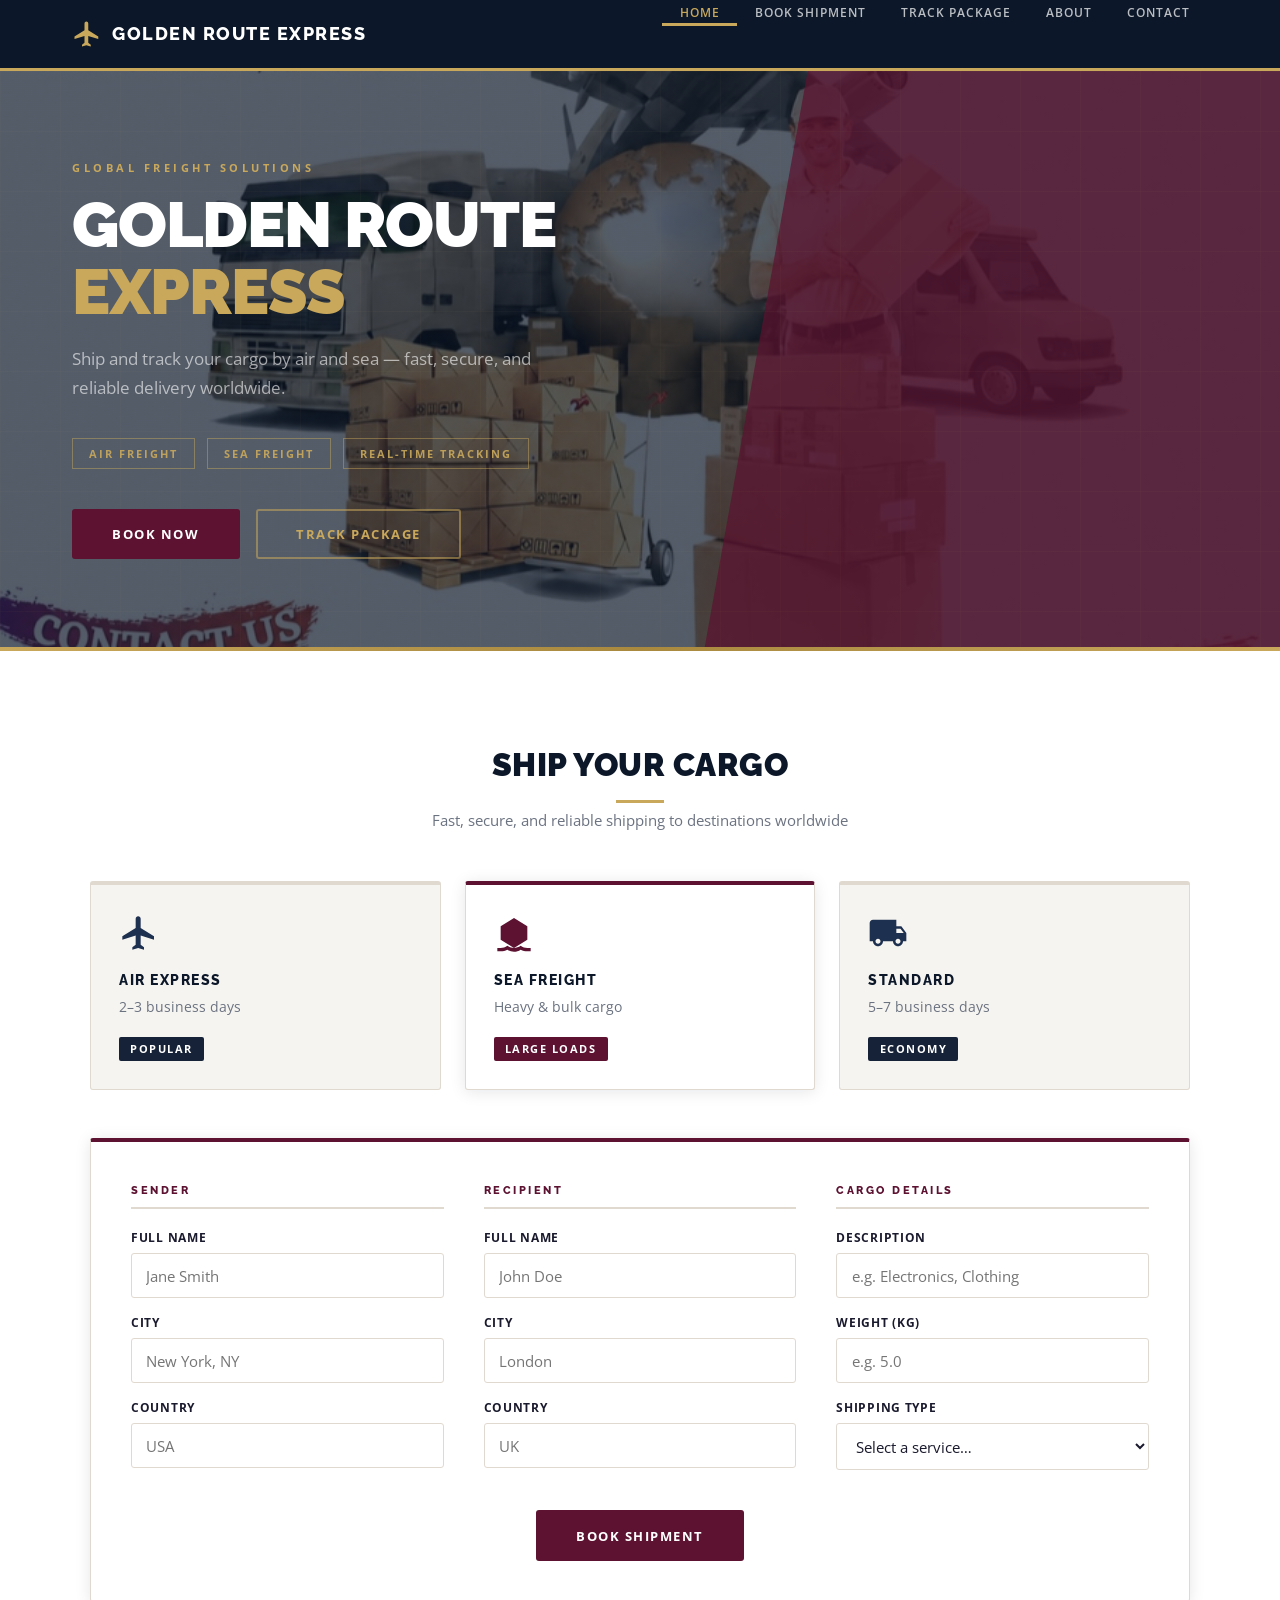
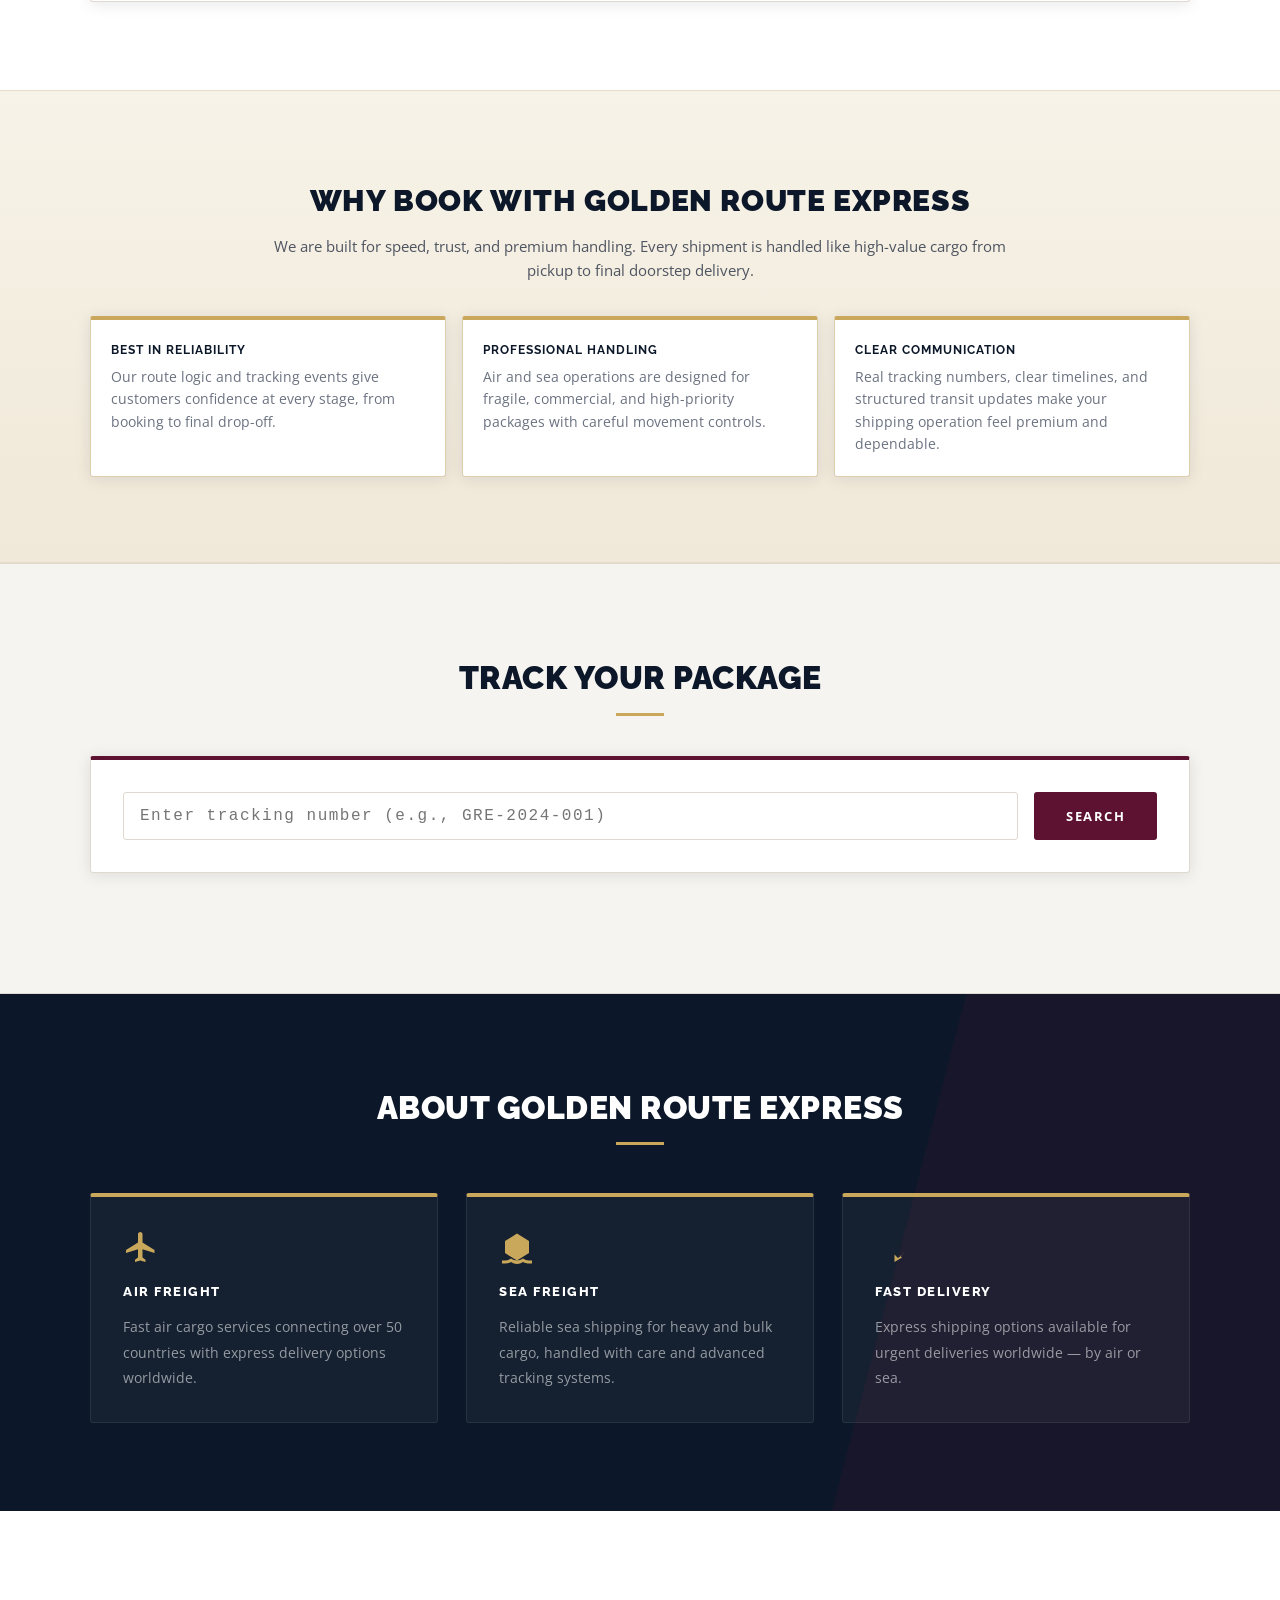
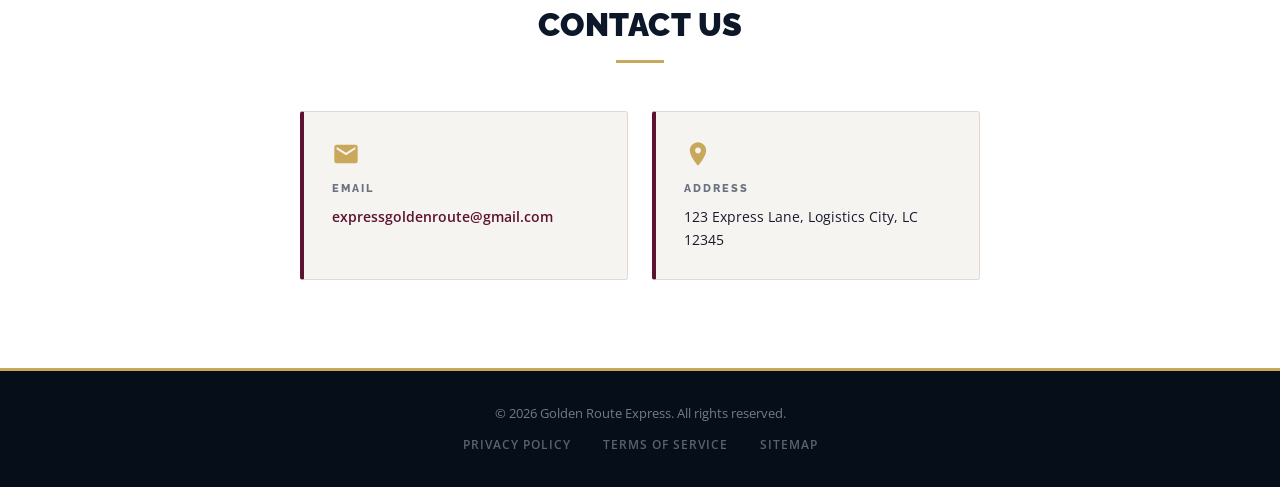
==== index.html @ b10a186d "Restore booking with password gate and animated redesign" ====
<!DOCTYPE html>
<html lang="en">
<head>
    <meta charset="UTF-8">
    <meta name="viewport" content="width=device-width, initial-scale=1.0">
    <title>Golden Route Express - Cargo Shipping & Package Tracking</title>
    <link rel="preconnect" href="https://fonts.googleapis.com">
    <link rel="preconnect" href="https://fonts.gstatic.com" crossorigin>
    <link href="https://fonts.googleapis.com/css2?family=Raleway:wght@400;600;700;800;900&family=Open+Sans:wght@400;600;700&display=swap" rel="stylesheet">
    <link rel="stylesheet" href="css/styles.css?v=20260705-1">
    <link rel="stylesheet" href="css/responsive.css?v=20260705-1">
</head>
<body>
    <nav class="navbar">
        <div class="navbar-container">
            <div class="navbar-logo">
                <span class="logo-icon">
                    <svg viewBox="0 0 24 24" xmlns="http://www.w3.org/2000/svg"><path d="M21 16v-2l-8-5V3.5c0-.83-.67-1.5-1.5-1.5S10 2.67 10 3.5V9l-8 5v2l8-2.5V19l-2 1.5V22l3.5-1 3.5 1v-1.5L13 19v-5.5L21 16z"/></svg>
                </span>
                <a href="#home">Golden Route Express</a>
            </div>
            <ul class="nav-menu">
                <li><a href="#home" class="nav-link active">Home</a></li>
                <li><a href="#ship" class="nav-link">Book Shipment</a></li>
                <li><a href="#tracker" class="nav-link">Track Package</a></li>
                <li><a href="#about" class="nav-link">About</a></li>
                <li><a href="#contact" class="nav-link">Contact</a></li>
            </ul>
            <div class="hamburger">
                <span></span>
                <span></span>
                <span></span>
            </div>
        </div>
    </nav>

    <section id="home" class="hero">
        <div class="hero-stripe"></div>
        <div class="hero-content">
            <span class="hero-eyebrow">Global Freight Solutions</span>
            <h1>Golden Route<br><strong>Express</strong></h1>
            <p>Ship and track your cargo by air and sea — fast, secure, and reliable delivery worldwide.</p>
            <div class="hero-badges">
                <span class="hero-badge">Air Freight</span>
                <span class="hero-badge">Sea Freight</span>
                <span class="hero-badge">Real-Time Tracking</span>
            </div>
            <div class="hero-buttons">
                <button class="cta-button" onclick="scrollToSection('ship')">Book Now</button>
                <button class="cta-button cta-secondary" onclick="scrollToSection('tracker')">Track Package</button>
            </div>
        </div>
    </section>

    <section id="ship" class="ship-section reveal">
        <div class="container">
            <h2>Ship Your Cargo</h2>
            <p class="section-subtitle">Fast, secure, and reliable shipping to destinations worldwide</p>

            <div class="service-cards">
                <div class="service-card">
                    <span class="service-icon">
                        <svg viewBox="0 0 24 24" xmlns="http://www.w3.org/2000/svg"><path d="M21 16v-2l-8-5V3.5c0-.83-.67-1.5-1.5-1.5S10 2.67 10 3.5V9l-8 5v2l8-2.5V19l-2 1.5V22l3.5-1 3.5 1v-1.5L13 19v-5.5L21 16z"/></svg>
                    </span>
                    <h3>Air Express</h3>
                    <p>2–3 business days</p>
                    <span class="service-tag">Popular</span>
                </div>
                <div class="service-card featured">
                    <span class="service-icon">
                        <svg viewBox="0 0 24 24" xmlns="http://www.w3.org/2000/svg"><path d="M20 21c-1.39 0-2.78-.47-4-1.32-2.44 1.71-5.56 1.71-8 0C6.78 20.53 5.39 21 4 21H2v2h2c1.38 0 2.74-.35 4-1 2.44 1.71 5.56 1.71 8 0 1.26.65 2.62 1 4 1h2v-2h-2zM12 3l-8 5v8l8 5 8-5V8l-8-5z"/></svg>
                    </span>
                    <h3>Sea Freight</h3>
                    <p>Heavy &amp; bulk cargo</p>
                    <span class="service-tag">Large Loads</span>
                </div>
                <div class="service-card">
                    <span class="service-icon">
                        <svg viewBox="0 0 24 24" xmlns="http://www.w3.org/2000/svg"><path d="M20 8h-3V4H3c-1.1 0-2 .9-2 2v11h2c0 1.66 1.34 3 3 3s3-1.34 3-3h6c0 1.66 1.34 3 3 3s3-1.34 3-3h2v-5l-3-4zM6 18.5c-.83 0-1.5-.67-1.5-1.5S5.17 15.5 6 15.5s1.5.67 1.5 1.5S6.83 18.5 6 18.5zm12 0c-.83 0-1.5-.67-1.5-1.5s.67-1.5 1.5-1.5 1.5.67 1.5 1.5-.67 1.5-1.5 1.5zM17 12V9.5h2.5L21.46 12H17z"/></svg>
                    </span>
                    <h3>Standard</h3>
                    <p>5–7 business days</p>
                    <span class="service-tag">Economy</span>
                </div>
            </div>

            <div class="ship-form-card">
                <form id="shippingForm" onsubmit="bookShipment(event)" novalidate>
                    <div class="form-columns">
                        <div class="form-column">
                            <h3 class="form-section-title">Sender</h3>
                            <div class="form-group">
                                <label for="senderName">Full Name</label>
                                <input type="text" id="senderName" placeholder="Jane Smith" required>
                            </div>
                            <div class="form-group">
                                <label for="senderCity">City</label>
                                <input type="text" id="senderCity" placeholder="New York, NY" required>
                            </div>
                            <div class="form-group">
                                <label for="senderCountry">Country</label>
                                <input type="text" id="senderCountry" placeholder="USA" required>
                            </div>
                        </div>

                        <div class="form-column">
                            <h3 class="form-section-title">Recipient</h3>
                            <div class="form-group">
                                <label for="recipientName">Full Name</label>
                                <input type="text" id="recipientName" placeholder="John Doe" required>
                            </div>
                            <div class="form-group">
                                <label for="recipientCity">City</label>
                                <input type="text" id="recipientCity" placeholder="London" required>
                            </div>
                            <div class="form-group">
                                <label for="recipientCountry">Country</label>
                                <input type="text" id="recipientCountry" placeholder="UK" required>
                            </div>
                        </div>

                        <div class="form-column">
                            <h3 class="form-section-title">Cargo Details</h3>
                            <div class="form-group">
                                <label for="cargoDescription">Description</label>
                                <input type="text" id="cargoDescription" placeholder="e.g. Electronics, Clothing" required>
                            </div>
                            <div class="form-group">
                                <label for="cargoWeight">Weight (kg)</label>
                                <input type="number" id="cargoWeight" placeholder="e.g. 5.0" min="0.1" step="0.1" required>
                            </div>
                            <div class="form-group">
                                <label for="shippingType">Shipping Type</label>
                                <select id="shippingType" required>
                                    <option value="">Select a service&hellip;</option>
                                    <option value="air">Air Express (2–3 days)</option>
                                    <option value="sea">Sea Freight (bulk cargo)</option>
                                    <option value="standard">Standard (5–7 days)</option>
                                </select>
                            </div>
                        </div>
                    </div>

                    <div id="shipFormError" class="message error" style="display:none;"></div>

                    <div class="form-submit">
                        <button type="submit" class="cta-button">Book Shipment</button>
                    </div>
                </form>

                <div id="shipConfirmation" class="ship-confirmation" style="display:none;">
                    <div class="confirm-icon">
                        <svg viewBox="0 0 24 24" xmlns="http://www.w3.org/2000/svg"><path d="M9 16.17L4.83 12l-1.42 1.41L9 19 21 7l-1.41-1.41z"/></svg>
                    </div>
                    <h3>Shipment Booked</h3>
                    <p>Your cargo has been registered. Use the tracking number below to follow its progress.</p>
                    <div class="confirm-tracking">
                        <span class="label">Tracking Number:</span>
                        <span id="confirmTrackingNumber" class="confirm-number"></span>
                    </div>
                    <div class="confirm-details" id="confirmDetails"></div>
                    <div class="confirm-actions">
                        <button class="track-button" onclick="trackBookedShipment()">Track This Shipment</button>
                        <button type="button" class="cta-button cta-secondary" id="copyLinkBtn" onclick="copyTrackingLink(this)">Copy Tracking Link</button>
                        <button class="cta-button cta-secondary" onclick="resetShippingForm()">Book Another</button>
                    </div>
                </div>
            </div>
        </div>
    </section>

    <section id="why-book" class="why-book-section reveal">
        <div class="container">
            <div class="why-book-head">
                <h2>Why Book With Golden Route Express</h2>
                <p>We are built for speed, trust, and premium handling. Every shipment is handled like high-value cargo from pickup to final doorstep delivery.</p>
            </div>
            <div class="why-book-grid">
                <article class="why-book-card">
                    <h3>Best in reliability</h3>
                    <p>Our route logic and tracking events give customers confidence at every stage, from booking to final drop-off.</p>
                </article>
                <article class="why-book-card">
                    <h3>Professional handling</h3>
                    <p>Air and sea operations are designed for fragile, commercial, and high-priority packages with careful movement controls.</p>
                </article>
                <article class="why-book-card">
                    <h3>Clear communication</h3>
                    <p>Real tracking numbers, clear timelines, and structured transit updates make your shipping operation feel premium and dependable.</p>
                </article>
            </div>
        </div>
    </section>

    <section id="tracker" class="tracker-section reveal">
        <div class="container">
            <h2>Track Your Package</h2>
            <div class="tracker-card">
                <input type="text" id="trackingNumber" placeholder="Enter tracking number (e.g., GRE-2024-001)" class="tracking-input">
                <button onclick="trackPackage()" class="track-button">Search</button>
            </div>

            <div id="trackingResults" class="tracking-results" style="display: none;">
                <h3>Package Status</h3>
                <div class="package-info">
                    <div class="info-item">
                        <span class="label">Tracking Number:</span>
                        <span id="resultTrackingNumber" class="value"></span>
                    </div>
                    <div class="info-item">
                        <span class="label">Status:</span>
                        <span id="resultStatus" class="value status-badge"></span>
                    </div>
                    <div class="info-item">
                        <span class="label">Current Location:</span>
                        <span id="resultLocation" class="value"></span>
                    </div>
                    <div class="info-item">
                        <span class="label">Estimated Delivery:</span>
                        <span id="resultDelivery" class="value"></span>
                    </div>
                </div>

                <div class="tracking-visuals">
                    <div class="progress-panel">
                        <div class="progress-panel-header">
                            <h4>Delivery Progress</h4>
                            <span id="progressPercent" class="progress-percent">0% Complete</span>
                        </div>
                        <div class="progress-bar-track">
                            <div id="progressBarFill" class="progress-bar-fill"></div>
                        </div>
                        <div id="progressSteps" class="progress-steps"></div>
                    </div>

                    <div class="route-panel">
                        <div class="route-panel-header">
                            <h4>Route Tracker</h4>
                            <span id="currentRouteLabel" class="current-route-label"></span>
                        </div>
                        <div id="routeMap" class="route-map"></div>
                    </div>
                </div>

                <div class="timeline">
                    <h4>Shipment Timeline</h4>
                    <div id="timelineEvents" class="timeline-events"></div>
                </div>
            </div>

            <div id="noResults" class="message error" style="display: none;">
                Package not found. Please check your tracking number and try again.
            </div>
        </div>
    </section>

    <section id="about" class="about-section reveal">
        <div class="container">
            <h2>About Golden Route Express</h2>
            <div class="about-content">
                <div class="about-item">
                    <svg class="about-item-icon" viewBox="0 0 24 24" xmlns="http://www.w3.org/2000/svg"><path d="M21 16v-2l-8-5V3.5c0-.83-.67-1.5-1.5-1.5S10 2.67 10 3.5V9l-8 5v2l8-2.5V19l-2 1.5V22l3.5-1 3.5 1v-1.5L13 19v-5.5L21 16z"/></svg>
                    <h3>Air Freight</h3>
                    <p>Fast air cargo services connecting over 50 countries with express delivery options worldwide.</p>
                </div>
                <div class="about-item">
                    <svg class="about-item-icon" viewBox="0 0 24 24" xmlns="http://www.w3.org/2000/svg"><path d="M20 21c-1.39 0-2.78-.47-4-1.32-2.44 1.71-5.56 1.71-8 0C6.78 20.53 5.39 21 4 21H2v2h2c1.38 0 2.74-.35 4-1 2.44 1.71 5.56 1.71 8 0 1.26.65 2.62 1 4 1h2v-2h-2zM12 3l-8 5v8l8 5 8-5V8l-8-5z"/></svg>
                    <h3>Sea Freight</h3>
                    <p>Reliable sea shipping for heavy and bulk cargo, handled with care and advanced tracking systems.</p>
                </div>
                <div class="about-item">
                    <svg class="about-item-icon" viewBox="0 0 24 24" xmlns="http://www.w3.org/2000/svg"><path d="M13 2.05v2.02c3.95.49 7 3.85 7 7.93 0 3.21-1.81 6-4.72 7.28L13 17v5l5-3-1.22-1.22C18.19 18 20 15.21 20 12c0-4.08-3.05-7.44-7-7.95z"/></svg>
                    <h3>Fast Delivery</h3>
                    <p>Express shipping options available for urgent deliveries worldwide — by air or sea.</p>
                </div>
            </div>
        </div>
    </section>

    <section id="contact" class="contact-section reveal">
        <div class="container">
            <h2>Contact Us</h2>
            <div class="contact-info">
                <div class="contact-item">
                    <svg class="contact-item-icon" viewBox="0 0 24 24" xmlns="http://www.w3.org/2000/svg"><path d="M20 4H4c-1.1 0-1.99.9-1.99 2L2 18c0 1.1.9 2 2 2h16c1.1 0 2-.9 2-2V6c0-1.1-.9-2-2-2zm0 4-8 5-8-5V6l8 5 8-5v2z"/></svg>
                    <h4>Email</h4>
                    <p><a href="mailto:expressgoldenroute@gmail.com">expressgoldenroute@gmail.com</a></p>
                </div>
                <div class="contact-item">
                    <svg class="contact-item-icon" viewBox="0 0 24 24" xmlns="http://www.w3.org/2000/svg"><path d="M12 2C8.13 2 5 5.13 5 9c0 5.25 7 13 7 13s7-7.75 7-13c0-3.87-3.13-7-7-7zm0 9.5c-1.38 0-2.5-1.12-2.5-2.5S10.62 6.5 12 6.5s2.5 1.12 2.5 2.5S13.38 11.5 12 11.5z"/></svg>
                    <h4>Address</h4>
                    <p>123 Express Lane, Logistics City, LC 12345</p>
                </div>
            </div>
        </div>
    </section>

    <footer class="footer">
        <div class="container">
            <p>&copy; 2026 Golden Route Express. All rights reserved.</p>
            <div class="footer-links">
                <a href="#privacy">Privacy Policy</a>
                <a href="#terms">Terms of Service</a>
                <a href="#sitemap">Sitemap</a>
            </div>
        </div>
    </footer>

    <script>
        window.GRE_SUPABASE_URL = 'https://nytgmlaiecrmrnymgclm.supabase.co';
        window.GRE_SUPABASE_ANON_KEY = 'sb_publishable_iub4F08jEnUrOyplZPz1zQ_w_nSIs8m';
    </script>
    <script src="js/data-store.js?v=20260705-1"></script>
    <script src="js/main.js?v=20260705-1"></script>
    <script src="js/shipping.js?v=20260705-1"></script>
    <script src="js/tracker.js?v=20260705-1"></script>
</body>
</html>
---- css/styles.css ----
/* ===== GOLDEN ROUTE EXPRESS — QATAR AIRWAYS-INSPIRED THEME ===== */

:root {
    --primary:        #5C1230;
    --primary-dark:   #430D22;
    --primary-light:  #7A1A40;
    --gold:           #C9A85C;
    --gold-dark:      #A8893D;
    --dark:           #0C1829;
    --navy:           #152237;
    --navy-mid:       #1E3050;
    --light:          #F6F4F0;
    --white:          #FFFFFF;
    --text:           #1A1A2E;
    --text-muted:     #6B7280;
    --border:         #E0D9D0;
    --border-radius:  3px;
    --shadow:         0 2px 16px rgba(12,24,41,0.10);
    --shadow-lg:      0 8px 40px rgba(12,24,41,0.18);
    --transition:     all 0.22s ease;
}

* { margin: 0; padding: 0; box-sizing: border-box; }
html { scroll-behavior: smooth; }

body {
    font-family: 'Open Sans', 'Segoe UI', 'Helvetica Neue', Arial, sans-serif;
    color: var(--text);
    background: var(--white);
    line-height: 1.6;
}

.reveal {
    opacity: 0;
    transform: translateY(22px);
    transition: opacity 0.7s ease, transform 0.7s ease;
}

.reveal.is-visible {
    opacity: 1;
    transform: translateY(0);
}

.navbar {
    background: var(--dark);
    padding: 0;
    position: sticky;
    top: 0;
    z-index: 1000;
    border-bottom: 3px solid var(--gold);
}

.navbar-container {
    max-width: 1200px;
    margin: 0 auto;
    padding: 0 2rem;
    display: flex;
    justify-content: space-between;
    align-items: stretch;
    height: 68px;
}

.navbar-logo {
    display: flex;
    align-items: center;
    gap: 0.65rem;
}

.navbar-logo a {
    color: var(--white);
    text-decoration: none;
    font-family: 'Raleway', sans-serif;
    font-size: 1.1rem;
    font-weight: 800;
    letter-spacing: 1.5px;
    text-transform: uppercase;
}

.logo-icon {
    display: flex;
    align-items: center;
    flex-shrink: 0;
}

.logo-icon svg {
    width: 30px;
    height: 30px;
    fill: var(--gold);
}

.nav-menu {
    display: flex;
    list-style: none;
    gap: 0;
    align-items: stretch;
}

.nav-link {
    color: rgba(255,255,255,0.72);
    font-weight: 600;
    font-size: 0.78rem;
    letter-spacing: 1px;
    text-transform: uppercase;
    cursor: pointer;
    text-decoration: none;
    display: flex;
    align-items: center;
    padding: 0 1.1rem;
    border-bottom: 3px solid transparent;
    transition: var(--transition);
    position: relative;
    top: 3px;
}

.nav-link:hover,
.nav-link.active {
    color: var(--gold);
    border-bottom-color: var(--gold);
}

.hamburger {
    display: none;
    flex-direction: column;
    gap: 5px;
    cursor: pointer;
    padding: 5px;
    align-self: center;
}

.hamburger span {
    display: block;
    width: 24px;
    height: 2px;
    background: var(--white);
    transition: var(--transition);
}

.hero {
    background:
        linear-gradient(rgba(12,24,41,0.70), rgba(12,24,41,0.70)),
        url('../images/theme-hero.jpeg') center/cover no-repeat;
    color: var(--white);
    min-height: 580px;
    display: flex;
    align-items: stretch;
    position: relative;
    overflow: hidden;
}

.hero::before {
    content: '';
    position: absolute;
    top: 0; right: 0;
    width: 45%;
    height: 100%;
    background: var(--primary);
    clip-path: polygon(18% 0%, 100% 0%, 100% 100%, 0% 100%);
    z-index: 0;
    opacity: 0.72;
}

.hero::after {
    content: '';
    position: absolute;
    top: 0; left: 0;
    width: 100%;
    height: 100%;
    background-image:
        linear-gradient(rgba(201,168,92,0.03) 1px, transparent 1px),
        linear-gradient(90deg, rgba(201,168,92,0.03) 1px, transparent 1px);
    background-size: 60px 60px;
    z-index: 0;
}

.hero-stripe {
    position: absolute;
    bottom: 0;
    left: 0;
    width: 100%;
    height: 4px;
    background: linear-gradient(90deg, var(--gold), var(--gold-dark), var(--gold));
    z-index: 2;
}

.hero-vehicles { display: none; }

.hero-content {
    position: relative;
    z-index: 1;
    max-width: 1200px;
    margin: 0 auto;
    padding: 5.5rem 2rem;
    width: 100%;
    animation: heroEnter 0.9s ease-out;
}

@keyframes heroEnter {
    from {
        opacity: 0;
        transform: translateY(14px);
    }
    to {
        opacity: 1;
        transform: translateY(0);
    }
}

.hero-eyebrow {
    font-size: 0.7rem;
    font-weight: 700;
    letter-spacing: 3.5px;
    text-transform: uppercase;
    color: var(--gold);
    margin-bottom: 0.85rem;
    display: block;
}

.hero-content h1 {
    font-family: 'Raleway', sans-serif;
    font-size: 4rem;
    font-weight: 900;
    line-height: 1.05;
    text-transform: uppercase;
    letter-spacing: -1px;
    margin-bottom: 1.2rem;
    max-width: 600px;
}

.hero-content h1 strong {
    color: var(--gold);
    font-weight: 900;
}

.hero-content p {
    font-size: 1.05rem;
    color: rgba(255,255,255,0.6);
    margin-bottom: 2.2rem;
    max-width: 460px;
    font-weight: 400;
    line-height: 1.75;
}

.hero-badges {
    display: flex;
    gap: 0.75rem;
    flex-wrap: wrap;
    margin-bottom: 2.5rem;
}

.hero-badge {
    background: transparent;
    border: 1px solid rgba(201,168,92,0.45);
    color: rgba(201,168,92,0.9);
    padding: 0.35rem 1rem;
    font-size: 0.68rem;
    font-weight: 700;
    letter-spacing: 2px;
    text-transform: uppercase;
}

.hero-badge:nth-child(1) { animation: badgeFloat 3.6s ease-in-out infinite; }
.hero-badge:nth-child(2) { animation: badgeFloat 3.6s ease-in-out 0.4s infinite; }
.hero-badge:nth-child(3) { animation: badgeFloat 3.6s ease-in-out 0.8s infinite; }

@keyframes badgeFloat {
    0%, 100% { transform: translateY(0); }
    50% { transform: translateY(-3px); }
}

.hero-buttons {
    display: flex;
    gap: 1rem;
    flex-wrap: wrap;
}

.cta-button {
    background: var(--primary);
    color: var(--white);
    border: none;
    padding: 0.9rem 2.4rem;
    font-size: 0.8rem;
    font-weight: 700;
    letter-spacing: 1.5px;
    text-transform: uppercase;
    border-radius: var(--border-radius);
    cursor: pointer;
    font-family: inherit;
    transition: var(--transition);
    border: 2px solid transparent;
}

.cta-button:hover {
    background: var(--primary-light);
    transform: translateY(-1px);
    box-shadow: 0 4px 16px rgba(92,18,48,0.35);
}

.cta-secondary {
    background: transparent;
    border: 2px solid rgba(201,168,92,0.55);
    color: var(--gold);
}

.cta-secondary:hover {
    background: rgba(201,168,92,0.08);
    border-color: var(--gold);
    transform: translateY(-1px);
}

.track-button {
    background: var(--primary);
    color: var(--white);
    border: none;
    padding: 0.9rem 2rem;
    font-size: 0.8rem;
    font-weight: 700;
    letter-spacing: 1.5px;
    text-transform: uppercase;
    border-radius: var(--border-radius);
    cursor: pointer;
    font-family: inherit;
    transition: var(--transition);
    white-space: nowrap;
}

.track-button:hover {
    background: var(--primary-light);
    box-shadow: 0 4px 16px rgba(92,18,48,0.35);
}

.container {
    max-width: 1100px;
    margin: 0 auto;
}

.ship-section {
    padding: 5.5rem 2rem;
    background: var(--white);
}

.ship-section h2 {
    text-align: center;
    font-family: 'Raleway', sans-serif;
    font-size: 2rem;
    font-weight: 900;
    text-transform: uppercase;
    letter-spacing: 0.5px;
    color: var(--dark);
    margin-bottom: 0.4rem;
}

.section-subtitle {
    text-align: center;
    color: var(--text-muted);
    margin-bottom: 3rem;
    font-size: 0.93rem;
}

.ship-section h2::after,
.tracker-section h2::after,
.about-section h2::after,
.contact-section h2::after {
    content: '';
    display: block;
    width: 48px;
    height: 3px;
    background: var(--gold);
    margin: 0.6rem auto 0;
}

.service-cards {
    display: grid;
    grid-template-columns: repeat(3, 1fr);
    gap: 1.5rem;
    margin-bottom: 3rem;
}

.service-card {
    background: var(--light);
    border: 1px solid var(--border);
    border-top: 4px solid var(--border);
    border-radius: var(--border-radius);
    padding: 1.75rem;
    transition: var(--transition);
}

.service-card:hover {
    border-top-color: var(--gold);
    box-shadow: var(--shadow);
    transform: translateY(-3px);
}

.service-card.featured {
    border-top-color: var(--primary);
    background: var(--white);
    box-shadow: var(--shadow);
}

.service-icon {
    display: block;
    width: 40px;
    height: 40px;
    margin-bottom: 1rem;
    color: var(--navy-mid);
}

.service-icon svg {
    width: 40px;
    height: 40px;
    fill: currentColor;
}

.service-card.featured .service-icon {
    color: var(--primary);
}

.service-card h3 {
    font-family: 'Raleway', sans-serif;
    font-size: 0.88rem;
    font-weight: 800;
    text-transform: uppercase;
    letter-spacing: 1.5px;
    color: var(--dark);
    margin-bottom: 0.3rem;
}

.service-card p {
    color: var(--text-muted);
    font-size: 0.875rem;
    margin-bottom: 1rem;
}

.service-tag {
    display: inline-block;
    background: var(--navy);
    color: var(--white);
    font-size: 0.66rem;
    font-weight: 700;
    letter-spacing: 1.5px;
    text-transform: uppercase;
    padding: 0.2rem 0.7rem;
    border-radius: 2px;
}

.service-card.featured .service-tag {
    background: var(--primary);
}

.ship-form-card {
    background: var(--white);
    border: 1px solid var(--border);
    border-top: 4px solid var(--primary);
    border-radius: var(--border-radius);
    padding: 2.5rem;
    box-shadow: var(--shadow);
}

.form-columns {
    display: grid;
    grid-template-columns: repeat(3, 1fr);
    gap: 2.5rem;
    margin-bottom: 1.5rem;
}

.form-section-title {
    font-family: 'Raleway', sans-serif;
    font-size: 0.68rem;
    font-weight: 800;
    letter-spacing: 2.5px;
    text-transform: uppercase;
    color: var(--primary);
    margin-bottom: 1.25rem;
    padding-bottom: 0.5rem;
    border-bottom: 2px solid var(--border);
}

.form-group { margin-bottom: 1rem; }

.form-group label {
    display: block;
    font-weight: 700;
    color: var(--text);
    margin-bottom: 0.35rem;
    font-size: 0.72rem;
    text-transform: uppercase;
    letter-spacing: 0.7px;
}

.form-group input,
.form-group select {
    width: 100%;
    padding: 0.72rem 0.9rem;
    border: 1px solid var(--border);
    border-radius: var(--border-radius);
    font-size: 0.95rem;
    transition: border-color 0.2s;
    font-family: inherit;
    background: var(--white);
    color: var(--text);
}

.form-group input:focus,
.form-group select:focus {
    outline: none;
    border-color: var(--gold);
    box-shadow: 0 0 0 3px rgba(201,168,92,0.12);
}

.form-submit {
    text-align: center;
    margin-top: 1.5rem;
}

.ship-confirmation {
    text-align: center;
    padding: 2.5rem 1rem;
}

.confirm-icon {
    width: 60px;
    height: 60px;
    background: #F0EAD6;
    border-radius: 50%;
    display: flex;
    align-items: center;
    justify-content: center;
    margin: 0 auto 1.25rem;
}

.confirm-icon svg {
    width: 30px;
    height: 30px;
    fill: var(--gold-dark);
}

.ship-confirmation h3 {
    font-family: 'Raleway', sans-serif;
    color: var(--dark);
    font-size: 1.6rem;
    font-weight: 900;
    text-transform: uppercase;
    letter-spacing: 0.5px;
    margin-bottom: 0.5rem;
}

.ship-confirmation > p {
    color: var(--text-muted);
    margin-bottom: 1.5rem;
    font-size: 0.9rem;
}

.confirm-tracking {
    background: linear-gradient(135deg, #FCF7EA, #F5E9C8);
    border: 1px solid #E7D5A5;
    border-radius: var(--border-radius);
    padding: 1rem 1.25rem;
    display: inline-flex;
    align-items: center;
    gap: 0.75rem;
    margin-bottom: 1rem;
}

.confirm-tracking .label {
    font-size: 0.78rem;
    font-weight: 700;
    letter-spacing: 0.3px;
    color: #7A6A43;
}

.confirm-number {
    font-size: 1.08rem;
    font-weight: 800;
    color: var(--primary);
    letter-spacing: 0.8px;
    font-family: 'Courier New', monospace;
}

.confirm-share {
    max-width: 500px;
    margin: 0 auto 1.5rem;
    padding: 0.75rem;
    background: #FAFBFD;
    border: 1px solid #DCE3EE;
    border-radius: var(--border-radius);
    text-align: center;
}

.confirm-share-link {
    display: inline-block;
    background: var(--white);
    border: 1px solid #CBD6E8;
    border-radius: 10px;
    padding: 0.65rem 0.8rem;
    color: #1A3A7C;
    font-weight: 700;
    font-size: 0.84rem;
    text-decoration: none;
    line-height: 1.35;
    word-break: break-word;
}

.confirm-details {
    background: var(--light);
    border: 1px solid var(--border);
    border-radius: var(--border-radius);
    padding: 1rem 1.5rem;
    margin-bottom: 1.5rem;
    text-align: left;
    max-width: 500px;
    margin-left: auto;
    margin-right: auto;
}

.confirm-actions {
    display: flex;
    gap: 1rem;
    justify-content: center;
    flex-wrap: wrap;
}

.why-book-section {
    padding: 5.3rem 2rem;
    background: linear-gradient(180deg, #F7F3E8 0%, #F0E8D8 100%);
    border-top: 1px solid #E6DCC8;
    border-bottom: 1px solid #E6DCC8;
}

.why-book-head {
    text-align: center;
    margin-bottom: 2.1rem;
}

.why-book-head h2 {
    font-family: 'Raleway', sans-serif;
    font-size: 1.9rem;
    font-weight: 900;
    text-transform: uppercase;
    letter-spacing: 0.6px;
    color: var(--dark);
    margin-bottom: 0.6rem;
}

.why-book-head p {
    max-width: 760px;
    margin: 0 auto;
    color: #4E5460;
    font-size: 0.95rem;
}

.why-book-grid {
    display: grid;
    grid-template-columns: repeat(3, 1fr);
    gap: 1rem;
}

.why-book-card {
    background: var(--white);
    border: 1px solid #DCCFAF;
    border-top: 4px solid var(--gold);
    border-radius: var(--border-radius);
    padding: 1.25rem;
    box-shadow: var(--shadow);
    transition: var(--transition);
}

.why-book-card:hover {
    transform: translateY(-4px);
    box-shadow: var(--shadow-lg);
}

.why-book-card h3 {
    font-family: 'Raleway', sans-serif;
    color: var(--dark);
    text-transform: uppercase;
    letter-spacing: 1px;
    font-size: 0.78rem;
    margin-bottom: 0.35rem;
}

.why-book-card p {
    color: var(--text-muted);
    font-size: 0.88rem;
}

.tracker-section {
    padding: 5.5rem 2rem;
    background: var(--light);
    border-top: 1px solid var(--border);
    border-bottom: 1px solid var(--border);
}

.tracker-section h2 {
    text-align: center;
    font-family: 'Raleway', sans-serif;
    font-size: 2rem;
    font-weight: 900;
    text-transform: uppercase;
    letter-spacing: 0.5px;
    color: var(--dark);
    margin-bottom: 2.5rem;
}

.tracker-card {
    background: var(--white);
    padding: 2rem;
    border: 1px solid var(--border);
    border-top: 4px solid var(--primary);
    border-radius: var(--border-radius);
    display: flex;
    gap: 1rem;
    margin-bottom: 2rem;
    box-shadow: var(--shadow);
}

.tracking-input {
    flex: 1;
    padding: 0.88rem 1rem;
    border: 1px solid var(--border);
    border-radius: var(--border-radius);
    font-size: 1rem;
    font-family: 'Courier New', monospace;
    letter-spacing: 1.5px;
    color: var(--text);
    transition: border-color 0.2s;
    background: var(--white);
}

.tracking-input:focus {
    outline: none;
    border-color: var(--gold);
    box-shadow: 0 0 0 3px rgba(201,168,92,0.12);
}

.tracking-results {
    background: var(--white);
    padding: 2rem;
    border: 1px solid var(--border);
    border-radius: var(--border-radius);
    box-shadow: var(--shadow);
}

.tracking-results h3 {
    color: var(--dark);
    margin-bottom: 1.5rem;
    font-family: 'Raleway', sans-serif;
    font-size: 0.72rem;
    font-weight: 800;
    text-transform: uppercase;
    letter-spacing: 2.5px;
}

.package-info {
    background: var(--light);
    border: 1px solid var(--border);
    border-left: 4px solid var(--gold);
    padding: 1.5rem;
    border-radius: var(--border-radius);
    margin-bottom: 2rem;
}

.info-item {
    display: flex;
    justify-content: space-between;
    align-items: center;
    padding: 0.65rem 0;
    border-bottom: 1px solid var(--border);
    gap: 1rem;
}

.info-item:last-child { border-bottom: none; }

.info-item .label {
    font-weight: 700;
    font-size: 0.7rem;
    text-transform: uppercase;
    letter-spacing: 0.8px;
    color: var(--text-muted);
    white-space: nowrap;
}

.info-item .value {
    font-weight: 600;
    color: var(--text);
    text-align: right;
    font-size: 0.9rem;
}

.status-badge {
    display: inline-block;
    padding: 0.25rem 0.8rem;
    border-radius: 2px;
    font-weight: 700;
    font-size: 0.68rem;
    letter-spacing: 1px;
    text-transform: uppercase;
}

.status-badge.in-transit  { background: #EBF0FA; color: #1A3A7C; border: 1px solid #C0D0F0; }
.status-badge.delivered   { background: #F0EAD6; color: #7A5700; border: 1px solid #D4C090; }
.status-badge.pending     { background: #F9EFF2; color: #5C1230; border: 1px solid #D8A0B2; }

.tracking-visuals {
    display: grid;
    grid-template-columns: 1fr 1fr;
    gap: 1.5rem;
    margin-bottom: 2rem;
}

.progress-panel,
.route-panel {
    background: var(--light);
    border: 1px solid var(--border);
    border-radius: var(--border-radius);
    padding: 1.5rem;
}

.progress-panel-header,
.route-panel-header {
    display: flex;
    justify-content: space-between;
    align-items: center;
    gap: 1rem;
    margin-bottom: 1rem;
}

.progress-panel-header h4,
.route-panel-header h4,
.timeline h4 {
    font-family: 'Raleway', sans-serif;
    font-size: 0.68rem;
    font-weight: 800;
    letter-spacing: 2.5px;
    text-transform: uppercase;
    color: var(--text-muted);
}

.progress-percent,
.current-route-label {
    font-size: 0.75rem;
    font-weight: 700;
    color: var(--primary);
    text-transform: uppercase;
    letter-spacing: 1px;
}

.progress-bar-track {
    width: 100%;
    height: 10px;
    background: #E7E1D8;
    border-radius: 999px;
    overflow: hidden;
    margin-bottom: 1.25rem;
}

.progress-bar-fill {
    width: 0;
    height: 100%;
    background: linear-gradient(90deg, var(--gold), var(--primary));
    border-radius: 999px;
    transition: width 0.35s ease;
}

.progress-steps {
    display: grid;
    grid-template-columns: repeat(5, 1fr);
    gap: 0.75rem;
}

.progress-step {
    text-align: center;
    position: relative;
}

.progress-step-dot {
    width: 28px;
    height: 28px;
    margin: 0 auto 0.5rem;
    border-radius: 50%;
    border: 2px solid var(--border);
    background: var(--white);
    color: var(--text-muted);
    display: flex;
    align-items: center;
    justify-content: center;
    font-size: 0.72rem;
    font-weight: 700;
}

.progress-step.active .progress-step-dot,
.progress-step.complete .progress-step-dot {
    border-color: var(--gold);
    background: var(--gold);
    color: var(--dark);
}

.progress-step-label {
    font-size: 0.7rem;
    font-weight: 700;
    color: var(--text-muted);
    text-transform: uppercase;
    letter-spacing: 0.6px;
}

.progress-step.active .progress-step-label,
.progress-step.complete .progress-step-label {
    color: var(--dark);
}

.route-map {
    display: flex;
    flex-direction: column;
    gap: 0.9rem;
}

.route-stop {
    display: flex;
    align-items: center;
    gap: 0.85rem;
    padding: 0.85rem 1rem;
    border: 1px solid var(--border);
    border-radius: var(--border-radius);
    background: var(--white);
    position: relative;
}

.route-stop.complete,
.route-stop.active {
    border-color: rgba(201,168,92,0.65);
    box-shadow: 0 4px 16px rgba(201,168,92,0.12);
}

.route-stop.active {
    background: #FFF8EA;
}

.route-stop-marker {
    width: 34px;
    height: 34px;
    border-radius: 50%;
    background: var(--light);
    border: 2px solid var(--border);
    display: flex;
    align-items: center;
    justify-content: center;
    font-weight: 800;
    color: var(--text-muted);
    flex-shrink: 0;
}

.route-stop.complete .route-stop-marker,
.route-stop.active .route-stop-marker {
    background: var(--gold);
    border-color: var(--gold);
    color: var(--dark);
}

.route-stop-content {
    flex: 1;
}

.route-stop-status {
    display: block;
    font-size: 0.72rem;
    font-weight: 800;
    letter-spacing: 1px;
    text-transform: uppercase;
    color: var(--dark);
}

.route-stop-location {
    display: block;
    font-size: 0.86rem;
    color: var(--text-muted);
    margin-top: 0.15rem;
}

.route-stop-day {
    font-size: 0.72rem;
    font-weight: 700;
    color: var(--primary);
    text-transform: uppercase;
    letter-spacing: 0.8px;
}

.timeline { margin-top: 2rem; }

.timeline h4 {
    margin-bottom: 1.5rem;
    padding-bottom: 0.5rem;
    border-bottom: 2px solid var(--border);
}

.timeline-events {
    position: relative;
    padding-left: 2.25rem;
}

.timeline-events::before {
    content: '';
    position: absolute;
    left: 7px;
    top: 4px;
    bottom: 4px;
    width: 2px;
    background: var(--border);
}

.timeline-event {
    position: relative;
    margin-bottom: 1.75rem;
}

.timeline-event::before {
    content: '';
    position: absolute;
    left: -1.85rem;
    top: 4px;
    width: 10px;
    height: 10px;
    background: var(--gold);
    border-radius: 50%;
    border: 2px solid var(--white);
    box-shadow: 0 0 0 2px var(--gold);
}

.event-time {
    font-size: 0.7rem;
    font-weight: 700;
    color: var(--text-muted);
    letter-spacing: 0.5px;
    text-transform: uppercase;
    margin-bottom: 0.2rem;
}

.event-description strong {
    font-size: 0.9rem;
    color: var(--text);
    font-weight: 700;
}

.event-location {
    font-size: 0.82rem;
    color: var(--text-muted);
    margin-top: 0.2rem;
}

.message {
    padding: 1rem 1.5rem;
    border-radius: var(--border-radius);
    font-weight: 600;
    font-size: 0.875rem;
}

.message.error {
    background: #FBF0F2;
    color: #5C1230;
    border: 1px solid #D8A0B2;
    border-left: 4px solid var(--primary);
}

.about-section {
    padding: 5.5rem 2rem;
    background: var(--dark);
    color: var(--white);
    position: relative;
    overflow: hidden;
}

.about-section::before {
    content: '';
    position: absolute;
    bottom: 0; right: 0;
    width: 35%;
    height: 100%;
    background: var(--primary);
    clip-path: polygon(30% 0%, 100% 0%, 100% 100%, 0% 100%);
    opacity: 0.15;
    z-index: 0;
}

.about-section .container {
    position: relative;
    z-index: 1;
}

.about-section h2 {
    text-align: center;
    font-family: 'Raleway', sans-serif;
    font-size: 2rem;
    font-weight: 900;
    text-transform: uppercase;
    letter-spacing: 0.5px;
    color: var(--white);
    margin-bottom: 3rem;
}

.about-section h2::after {
    background: var(--gold);
}

.about-content {
    display: grid;
    grid-template-columns: repeat(3, 1fr);
    gap: 1.75rem;
}

.about-item {
    padding: 2rem;
    background: rgba(255,255,255,0.04);
    border: 1px solid rgba(255,255,255,0.08);
    border-top: 4px solid var(--gold);
    border-radius: var(--border-radius);
    transition: var(--transition);
}

.about-item:hover {
    background: rgba(255,255,255,0.07);
    transform: translateY(-3px);
    border-top-color: var(--primary-light);
}

.about-item-icon {
    display: block;
    width: 36px;
    height: 36px;
    fill: var(--gold);
    margin-bottom: 1rem;
}

.about-item h3 {
    font-family: 'Raleway', sans-serif;
    font-size: 0.82rem;
    font-weight: 800;
    text-transform: uppercase;
    letter-spacing: 1.5px;
    color: var(--white);
    margin-bottom: 0.75rem;
}

.about-item p {
    color: rgba(255,255,255,0.55);
    font-size: 0.875rem;
    line-height: 1.8;
}

.contact-section {
    padding: 5.5rem 2rem;
    background: var(--white);
}

.contact-section h2 {
    text-align: center;
    font-family: 'Raleway', sans-serif;
    font-size: 2rem;
    font-weight: 900;
    text-transform: uppercase;
    letter-spacing: 0.5px;
    color: var(--dark);
    margin-bottom: 3rem;
}

.contact-info {
    display: grid;
    grid-template-columns: repeat(2, 1fr);
    gap: 1.5rem;
    max-width: 680px;
    margin: 0 auto;
}

.contact-item {
    background: var(--light);
    border: 1px solid var(--border);
    border-left: 4px solid var(--primary);
    padding: 1.75rem;
    border-radius: var(--border-radius);
    transition: var(--transition);
}

.contact-item:hover {
    border-left-color: var(--gold);
    box-shadow: var(--shadow);
}

.contact-item-icon {
    display: block;
    width: 28px;
    height: 28px;
    fill: var(--gold);
    margin-bottom: 0.75rem;
}

.contact-item h4 {
    font-family: 'Raleway', sans-serif;
    font-size: 0.68rem;
    font-weight: 800;
    text-transform: uppercase;
    letter-spacing: 2px;
    color: var(--text-muted);
    margin-bottom: 0.5rem;
}

.contact-item p {
    color: var(--text);
    font-size: 0.9rem;
}

.contact-item a {
    color: var(--primary);
    text-decoration: none;
    font-weight: 600;
}

.contact-item a:hover {
    color: var(--gold-dark);
}

.footer {
    background: #060E1A;
    color: rgba(255,255,255,0.45);
    padding: 2rem;
    text-align: center;
    border-top: 3px solid var(--gold);
}

.footer p {
    font-size: 0.82rem;
    margin-bottom: 0.75rem;
}

.footer-links {
    display: flex;
    justify-content: center;
    gap: 2rem;
    flex-wrap: wrap;
}

.footer-links a {
    color: rgba(255,255,255,0.35);
    text-decoration: none;
    font-size: 0.72rem;
    font-weight: 600;
    letter-spacing: 1px;
    text-transform: uppercase;
    transition: color 0.2s;
}

.footer-links a:hover { color: var(--gold); }
---- css/responsive.css ----
@media (max-width: 900px) {
    .service-cards      { grid-template-columns: repeat(2, 1fr); }
    .form-columns       { grid-template-columns: repeat(2, 1fr); }
    .why-book-grid      { grid-template-columns: repeat(2, 1fr); }
    .about-content      { grid-template-columns: repeat(2, 1fr); }
    .hero-content h1    { font-size: 3rem; }
    .tracking-visuals   { grid-template-columns: 1fr; }
}

@media (max-width: 768px) {
    .hero-content h1        { font-size: 2.4rem; }
    .hero                   { min-height: auto; }
    .tracker-card           { flex-direction: column; }
    .tracking-input,
    .track-button           { width: 100%; }
    .form-columns           { grid-template-columns: 1fr; }
    .service-cards          { grid-template-columns: 1fr; }
    .why-book-grid          { grid-template-columns: 1fr; }
    .about-content          { grid-template-columns: 1fr; }
    .contact-info           { grid-template-columns: 1fr; }
    .ship-form-card         { padding: 1.5rem 1rem; }
    .confirm-share-link      { width: 100%; }
    .confirm-tracking        { flex-direction: column; gap: 0.45rem; text-align: center; }
    .progress-steps         { grid-template-columns: repeat(2, 1fr); }
    .progress-panel-header,
    .route-panel-header     { flex-direction: column; align-items: flex-start; }
}

@media (max-width: 480px) {
    .hamburger { display: flex; }

    .nav-menu {
        position: absolute;
        top: 68px;
        left: -100%;
        flex-direction: column;
        align-items: flex-start;
        width: 100%;
        background: var(--dark);
        border-top: 1px solid rgba(255,255,255,0.08);
        z-index: 999;
    }

    .nav-menu.active { left: 0; }

    .nav-link {
        padding: 1rem 2rem;
        width: 100%;
        border-bottom: 1px solid rgba(255,255,255,0.08) !important;
        border-left: none !important;
        top: 0 !important;
    }

    .hero-content       { padding: 3rem 1.5rem; }
    .hero-content h1    { font-size: 2rem; }
    .hero-buttons       { flex-direction: column; align-items: flex-start; }
    .hero::before       { display: none; }

    .ship-section,
    .tracker-section,
    .about-section,
    .contact-section    { padding: 3rem 1rem; }

    .progress-steps     { grid-template-columns: 1fr; }
    .route-stop         { align-items: flex-start; }
}
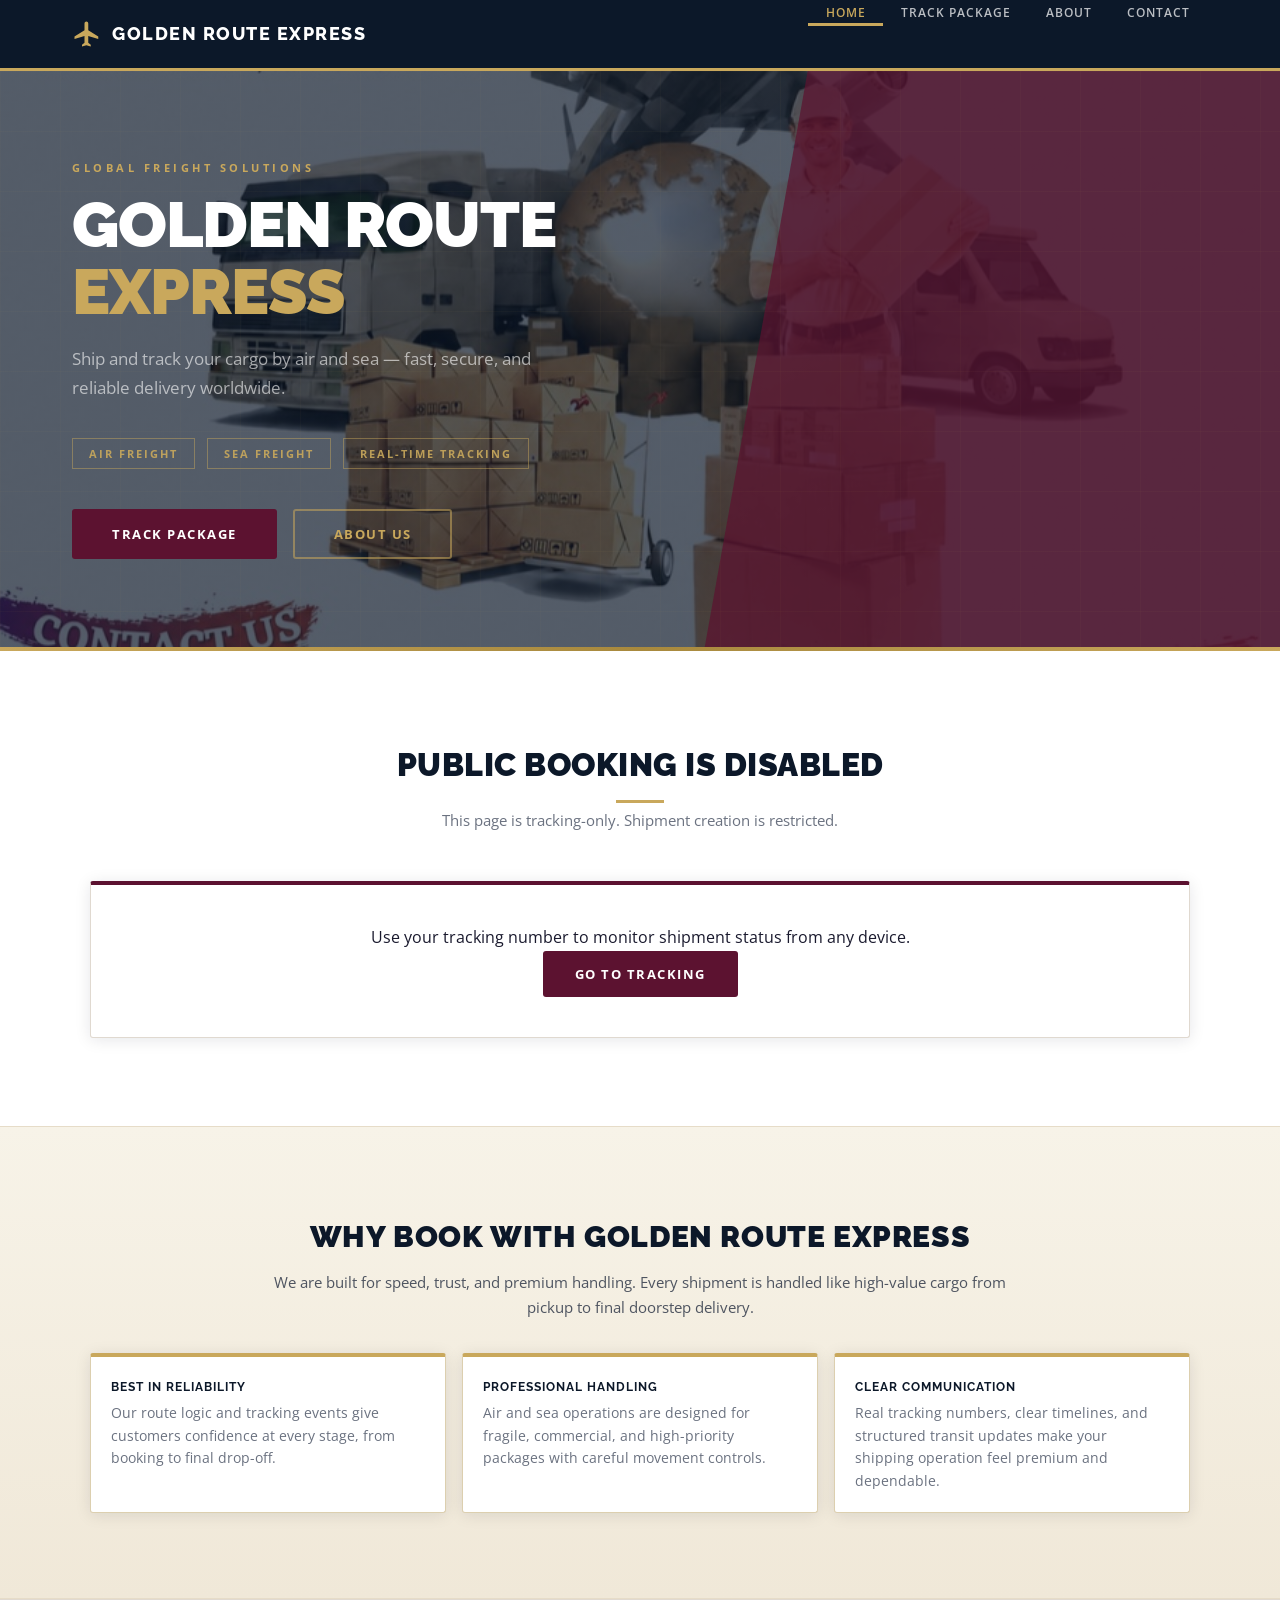
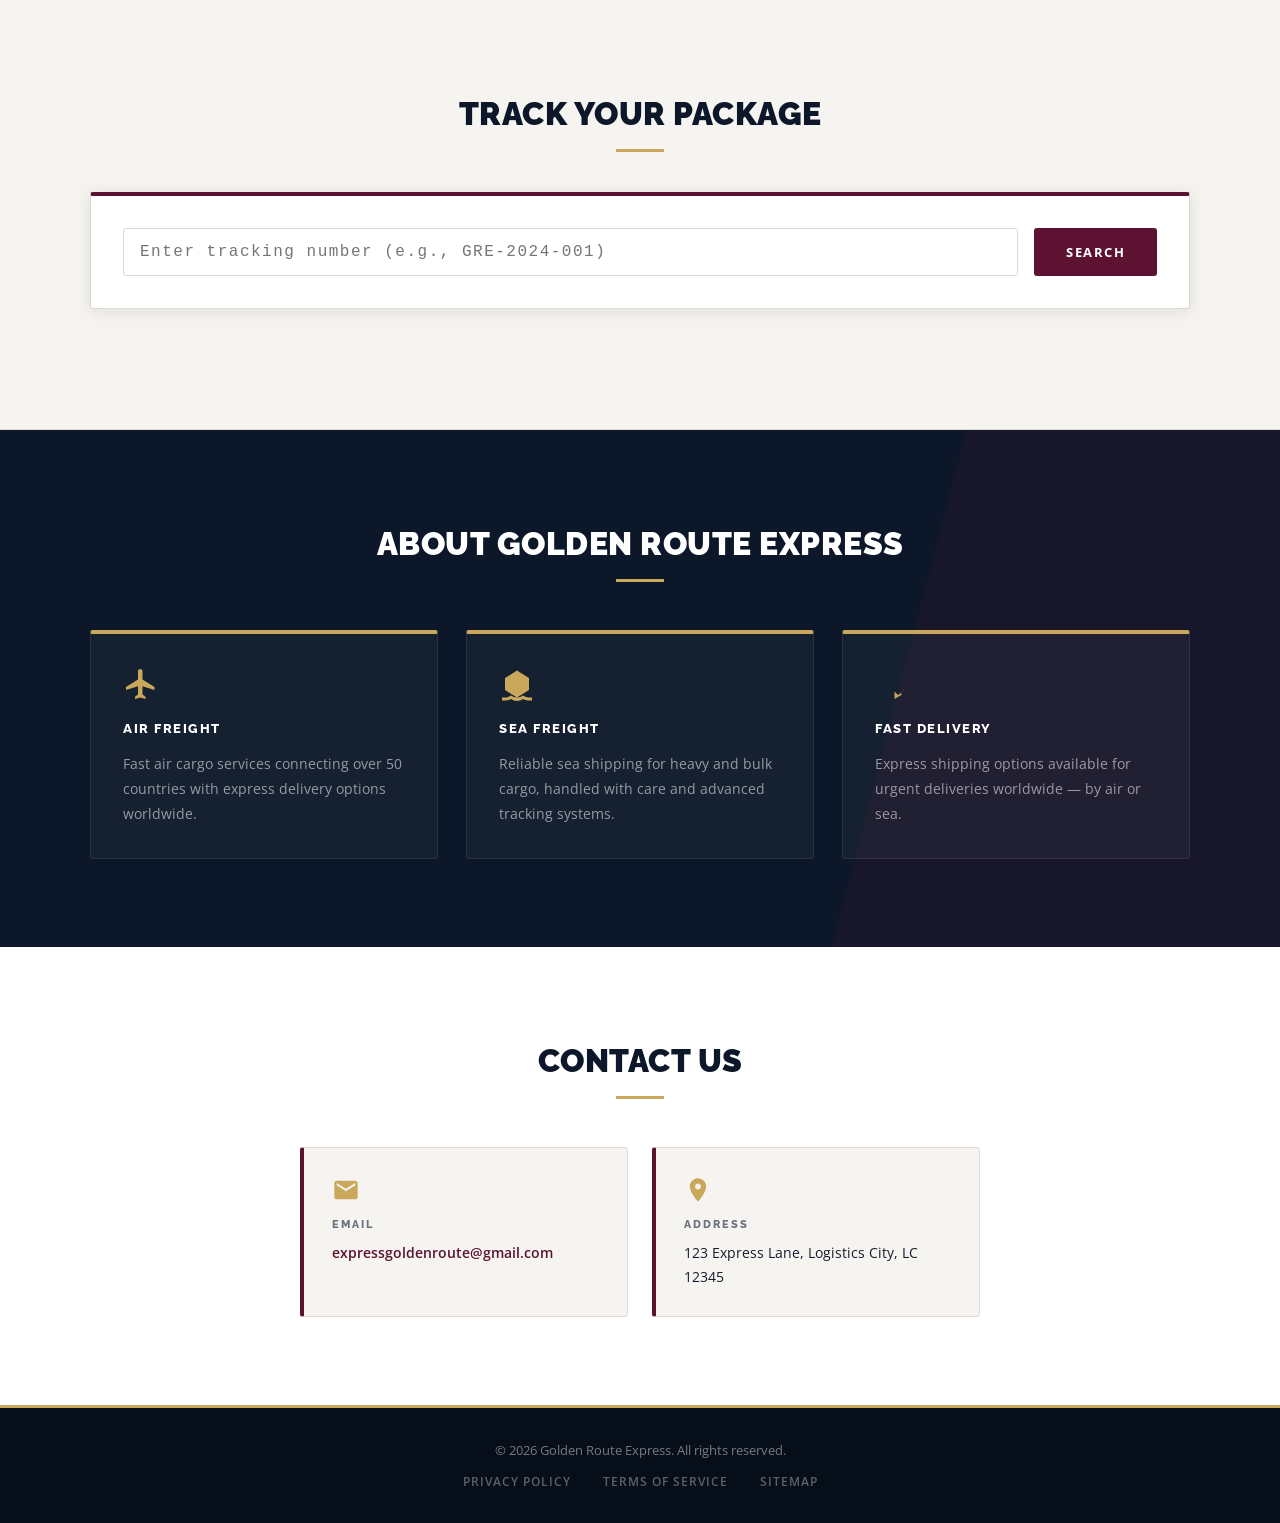
==== commit f5bc41c1: "Lock public site to tracking-only mode" ====
--- a/index.html
+++ b/index.html
@@ -21,7 +21,6 @@
             </div>
             <ul class="nav-menu">
                 <li><a href="#home" class="nav-link active">Home</a></li>
-                <li><a href="#ship" class="nav-link">Book Shipment</a></li>
                 <li><a href="#tracker" class="nav-link">Track Package</a></li>
                 <li><a href="#about" class="nav-link">About</a></li>
                 <li><a href="#contact" class="nav-link">Contact</a></li>
@@ -46,125 +45,19 @@
                 <span class="hero-badge">Real-Time Tracking</span>
             </div>
             <div class="hero-buttons">
-                <button class="cta-button" onclick="scrollToSection('ship')">Book Now</button>
-                <button class="cta-button cta-secondary" onclick="scrollToSection('tracker')">Track Package</button>
+                <button class="cta-button" onclick="scrollToSection('tracker')">Track Package</button>
+                <button class="cta-button cta-secondary" onclick="scrollToSection('about')">About Us</button>
             </div>
         </div>
     </section>
 
     <section id="ship" class="ship-section reveal">
         <div class="container">
-            <h2>Ship Your Cargo</h2>
-            <p class="section-subtitle">Fast, secure, and reliable shipping to destinations worldwide</p>
-
-            <div class="service-cards">
-                <div class="service-card">
-                    <span class="service-icon">
-                        <svg viewBox="0 0 24 24" xmlns="http://www.w3.org/2000/svg"><path d="M21 16v-2l-8-5V3.5c0-.83-.67-1.5-1.5-1.5S10 2.67 10 3.5V9l-8 5v2l8-2.5V19l-2 1.5V22l3.5-1 3.5 1v-1.5L13 19v-5.5L21 16z"/></svg>
-                    </span>
-                    <h3>Air Express</h3>
-                    <p>2–3 business days</p>
-                    <span class="service-tag">Popular</span>
-                </div>
-                <div class="service-card featured">
-                    <span class="service-icon">
-                        <svg viewBox="0 0 24 24" xmlns="http://www.w3.org/2000/svg"><path d="M20 21c-1.39 0-2.78-.47-4-1.32-2.44 1.71-5.56 1.71-8 0C6.78 20.53 5.39 21 4 21H2v2h2c1.38 0 2.74-.35 4-1 2.44 1.71 5.56 1.71 8 0 1.26.65 2.62 1 4 1h2v-2h-2zM12 3l-8 5v8l8 5 8-5V8l-8-5z"/></svg>
-                    </span>
-                    <h3>Sea Freight</h3>
-                    <p>Heavy &amp; bulk cargo</p>
-                    <span class="service-tag">Large Loads</span>
-                </div>
-                <div class="service-card">
-                    <span class="service-icon">
-                        <svg viewBox="0 0 24 24" xmlns="http://www.w3.org/2000/svg"><path d="M20 8h-3V4H3c-1.1 0-2 .9-2 2v11h2c0 1.66 1.34 3 3 3s3-1.34 3-3h6c0 1.66 1.34 3 3 3s3-1.34 3-3h2v-5l-3-4zM6 18.5c-.83 0-1.5-.67-1.5-1.5S5.17 15.5 6 15.5s1.5.67 1.5 1.5S6.83 18.5 6 18.5zm12 0c-.83 0-1.5-.67-1.5-1.5s.67-1.5 1.5-1.5 1.5.67 1.5 1.5-.67 1.5-1.5 1.5zM17 12V9.5h2.5L21.46 12H17z"/></svg>
-                    </span>
-                    <h3>Standard</h3>
-                    <p>5–7 business days</p>
-                    <span class="service-tag">Economy</span>
-                </div>
-            </div>
-
-            <div class="ship-form-card">
-                <form id="shippingForm" onsubmit="bookShipment(event)" novalidate>
-                    <div class="form-columns">
-                        <div class="form-column">
-                            <h3 class="form-section-title">Sender</h3>
-                            <div class="form-group">
-                                <label for="senderName">Full Name</label>
-                                <input type="text" id="senderName" placeholder="Jane Smith" required>
-                            </div>
-                            <div class="form-group">
-                                <label for="senderCity">City</label>
-                                <input type="text" id="senderCity" placeholder="New York, NY" required>
-                            </div>
-                            <div class="form-group">
-                                <label for="senderCountry">Country</label>
-                                <input type="text" id="senderCountry" placeholder="USA" required>
-                            </div>
-                        </div>
-
-                        <div class="form-column">
-                            <h3 class="form-section-title">Recipient</h3>
-                            <div class="form-group">
-                                <label for="recipientName">Full Name</label>
-                                <input type="text" id="recipientName" placeholder="John Doe" required>
-                            </div>
-                            <div class="form-group">
-                                <label for="recipientCity">City</label>
-                                <input type="text" id="recipientCity" placeholder="London" required>
-                            </div>
-                            <div class="form-group">
-                                <label for="recipientCountry">Country</label>
-                                <input type="text" id="recipientCountry" placeholder="UK" required>
-                            </div>
-                        </div>
-
-                        <div class="form-column">
-                            <h3 class="form-section-title">Cargo Details</h3>
-                            <div class="form-group">
-                                <label for="cargoDescription">Description</label>
-                                <input type="text" id="cargoDescription" placeholder="e.g. Electronics, Clothing" required>
-                            </div>
-                            <div class="form-group">
-                                <label for="cargoWeight">Weight (kg)</label>
-                                <input type="number" id="cargoWeight" placeholder="e.g. 5.0" min="0.1" step="0.1" required>
-                            </div>
-                            <div class="form-group">
-                                <label for="shippingType">Shipping Type</label>
-                                <select id="shippingType" required>
-                                    <option value="">Select a service&hellip;</option>
-                                    <option value="air">Air Express (2–3 days)</option>
-                                    <option value="sea">Sea Freight (bulk cargo)</option>
-                                    <option value="standard">Standard (5–7 days)</option>
-                                </select>
-                            </div>
-                        </div>
-                    </div>
-
-                    <div id="shipFormError" class="message error" style="display:none;"></div>
-
-                    <div class="form-submit">
-                        <button type="submit" class="cta-button">Book Shipment</button>
-                    </div>
-                </form>
-
-                <div id="shipConfirmation" class="ship-confirmation" style="display:none;">
-                    <div class="confirm-icon">
-                        <svg viewBox="0 0 24 24" xmlns="http://www.w3.org/2000/svg"><path d="M9 16.17L4.83 12l-1.42 1.41L9 19 21 7l-1.41-1.41z"/></svg>
-                    </div>
-                    <h3>Shipment Booked</h3>
-                    <p>Your cargo has been registered. Use the tracking number below to follow its progress.</p>
-                    <div class="confirm-tracking">
-                        <span class="label">Tracking Number:</span>
-                        <span id="confirmTrackingNumber" class="confirm-number"></span>
-                    </div>
-                    <div class="confirm-details" id="confirmDetails"></div>
-                    <div class="confirm-actions">
-                        <button class="track-button" onclick="trackBookedShipment()">Track This Shipment</button>
-                        <button type="button" class="cta-button cta-secondary" id="copyLinkBtn" onclick="copyTrackingLink(this)">Copy Tracking Link</button>
-                        <button class="cta-button cta-secondary" onclick="resetShippingForm()">Book Another</button>
-                    </div>
-                </div>
+            <h2>Public Booking Is Disabled</h2>
+            <p class="section-subtitle">This page is tracking-only. Shipment creation is restricted.</p>
+            <div class="ship-form-card" style="text-align:center;">
+                <p>Use your tracking number to monitor shipment status from any device.</p>
+                <button class="track-button" onclick="scrollToSection('tracker')">Go To Tracking</button>
             </div>
         </div>
     </section>
@@ -310,9 +203,9 @@
         window.GRE_SUPABASE_URL = 'https://nytgmlaiecrmrnymgclm.supabase.co';
         window.GRE_SUPABASE_ANON_KEY = 'sb_publishable_iub4F08jEnUrOyplZPz1zQ_w_nSIs8m';
     </script>
-    <script src="js/data-store.js?v=20260705-1"></script>
-    <script src="js/main.js?v=20260705-1"></script>
-    <script src="js/shipping.js?v=20260705-1"></script>
-    <script src="js/tracker.js?v=20260705-1"></script>
+    <script src="js/data-store.js?v=20260707-1"></script>
+    <script src="js/main.js?v=20260707-1"></script>
+    <script src="js/shipping.js?v=20260707-1"></script>
+    <script src="js/tracker.js?v=20260707-1"></script>
 </body>
 </html>
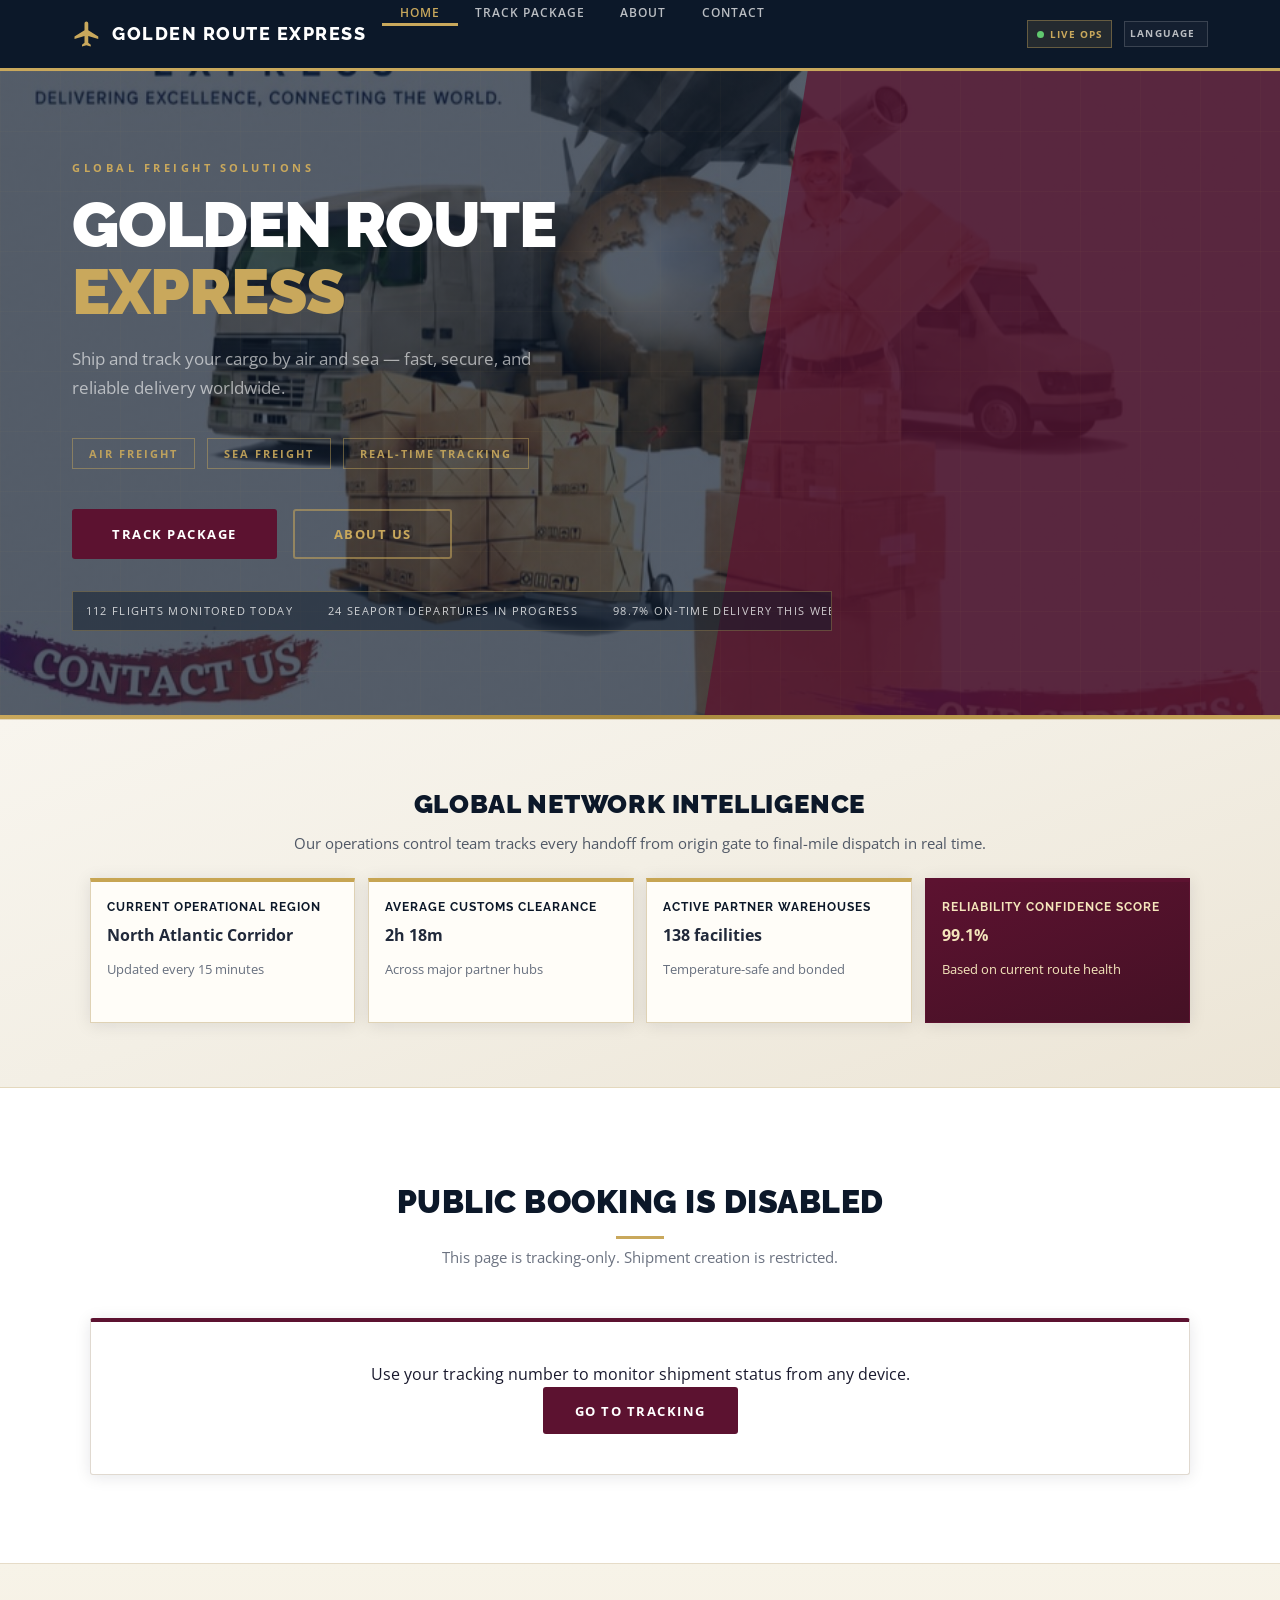
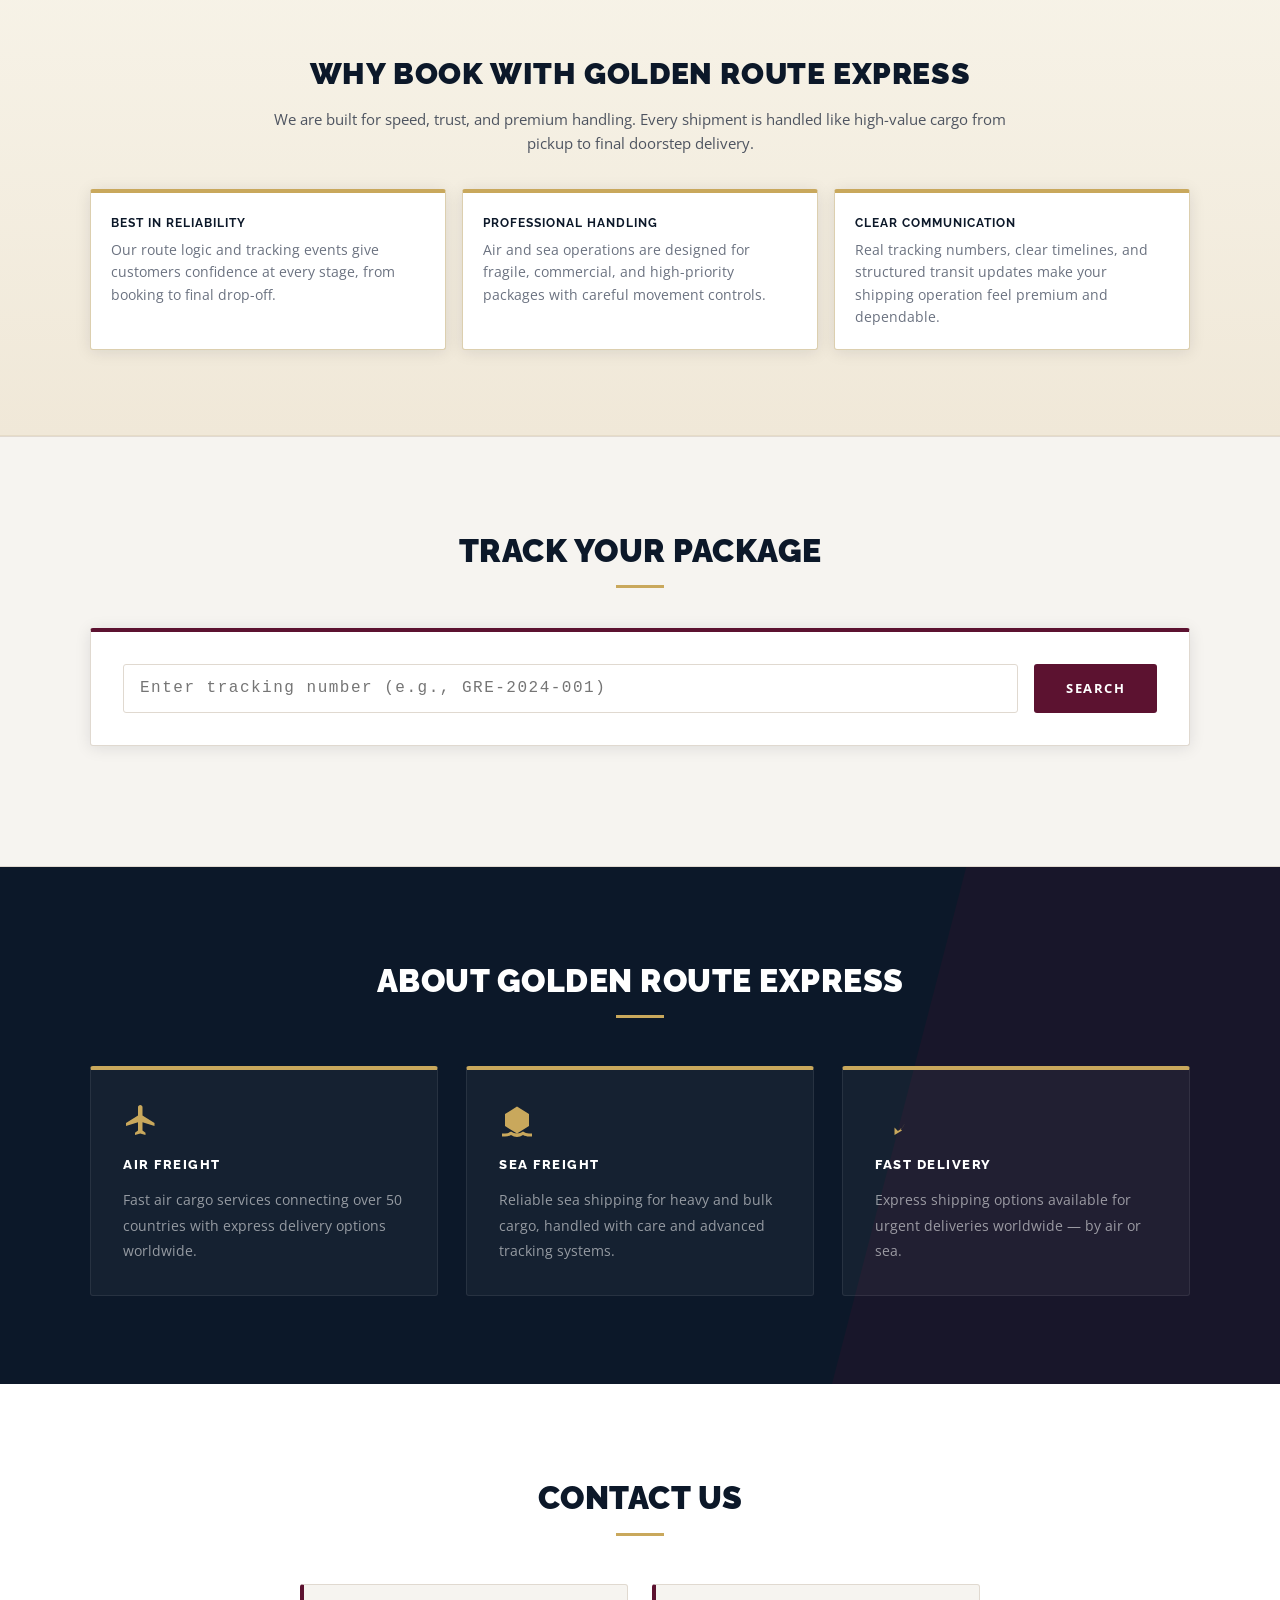
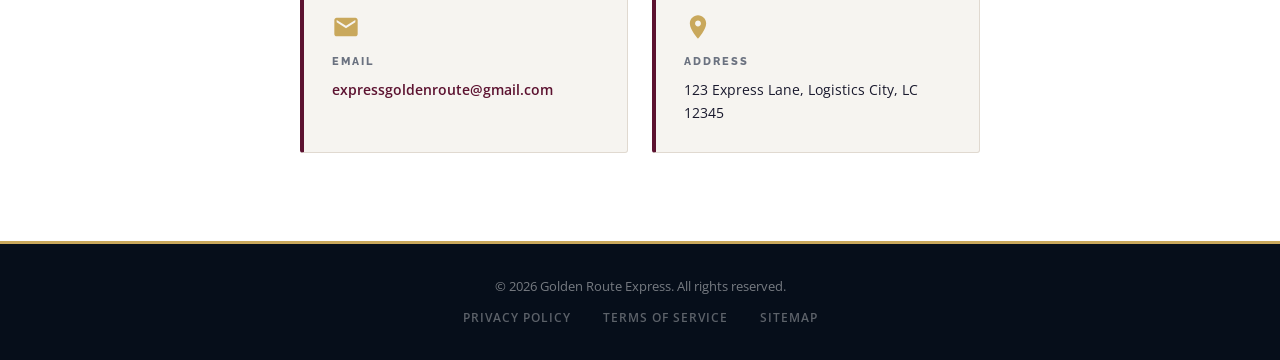
==== commit 716ff931: "Local admin workflow and publish latest shipment" ====
--- a/index.html
+++ b/index.html
@@ -25,6 +25,13 @@
                 <li><a href="#about" class="nav-link">About</a></li>
                 <li><a href="#contact" class="nav-link">Contact</a></li>
             </ul>
+            <div class="nav-tools">
+                <span class="ops-live-pill"><span class="dot"></span>Live Ops</span>
+                <div class="translate-shell">
+                    <span class="translate-label">Language</span>
+                    <div id="google_translate_element"></div>
+                </div>
+            </div>
             <div class="hamburger">
                 <span></span>
                 <span></span>
@@ -48,6 +55,48 @@
                 <button class="cta-button" onclick="scrollToSection('tracker')">Track Package</button>
                 <button class="cta-button cta-secondary" onclick="scrollToSection('about')">About Us</button>
             </div>
+
+            <div class="ops-ticker" aria-label="Operational highlights">
+                <div class="ops-ticker-track">
+                    <span>112 flights monitored today</span>
+                    <span>24 seaport departures in progress</span>
+                    <span>98.7% on-time delivery this week</span>
+                    <span>46 active customs-clearance lanes</span>
+                    <span>112 flights monitored today</span>
+                    <span>24 seaport departures in progress</span>
+                </div>
+            </div>
+        </div>
+    </section>
+
+    <section class="network-intel reveal">
+        <div class="container">
+            <div class="network-intel-head">
+                <h2>Global Network Intelligence</h2>
+                <p>Our operations control team tracks every handoff from origin gate to final-mile dispatch in real time.</p>
+            </div>
+            <div class="network-intel-grid">
+                <article class="network-card">
+                    <h3>Current Operational Region</h3>
+                    <p id="opsRegion">North Atlantic Corridor</p>
+                    <small>Updated every 15 minutes</small>
+                </article>
+                <article class="network-card">
+                    <h3>Average Customs Clearance</h3>
+                    <p><strong>2h 18m</strong></p>
+                    <small>Across major partner hubs</small>
+                </article>
+                <article class="network-card">
+                    <h3>Active Partner Warehouses</h3>
+                    <p><strong>138</strong> facilities</p>
+                    <small>Temperature-safe and bonded</small>
+                </article>
+                <article class="network-card emphasis">
+                    <h3>Reliability Confidence Score</h3>
+                    <p><strong>99.1%</strong></p>
+                    <small>Based on current route health</small>
+                </article>
+            </div>
         </div>
     </section>
 
@@ -199,13 +248,10 @@
         </div>
     </footer>
 
-    <script>
-        window.GRE_SUPABASE_URL = 'https://nytgmlaiecrmrnymgclm.supabase.co';
-        window.GRE_SUPABASE_ANON_KEY = 'sb_publishable_iub4F08jEnUrOyplZPz1zQ_w_nSIs8m';
-    </script>
     <script src="js/data-store.js?v=20260707-1"></script>
     <script src="js/main.js?v=20260707-1"></script>
     <script src="js/shipping.js?v=20260707-1"></script>
     <script src="js/tracker.js?v=20260707-1"></script>
+    <script src="https://translate.google.com/translate_a/element.js?cb=googleTranslateElementInit"></script>
 </body>
 </html>
--- a/css/styles.css
+++ b/css/styles.css
@@ -58,6 +58,7 @@
     justify-content: space-between;
     align-items: stretch;
     height: 68px;
+    gap: 1rem;
 }
 
 .navbar-logo {
@@ -93,6 +94,99 @@
     list-style: none;
     gap: 0;
     align-items: stretch;
+}
+
+.nav-tools {
+    display: flex;
+    align-items: center;
+    gap: 0.7rem;
+    margin-left: auto;
+    padding-left: 0.4rem;
+}
+
+.ops-live-pill {
+    display: inline-flex;
+    align-items: center;
+    gap: 0.38rem;
+    background: rgba(201,168,92,0.12);
+    border: 1px solid rgba(201,168,92,0.4);
+    color: var(--gold);
+    font-size: 0.64rem;
+    font-weight: 700;
+    letter-spacing: 1px;
+    text-transform: uppercase;
+    padding: 0.3rem 0.55rem;
+}
+
+.ops-live-pill .dot {
+    width: 7px;
+    height: 7px;
+    border-radius: 50%;
+    background: #60c86f;
+    box-shadow: 0 0 0 0 rgba(96,200,111,0.65);
+    animation: pulseDot 1.8s infinite;
+}
+
+@keyframes pulseDot {
+    0% { box-shadow: 0 0 0 0 rgba(96,200,111,0.65); }
+    70% { box-shadow: 0 0 0 8px rgba(96,200,111,0); }
+    100% { box-shadow: 0 0 0 0 rgba(96,200,111,0); }
+}
+
+.translate-shell {
+    display: flex;
+    align-items: center;
+    gap: 0.4rem;
+    padding: 0.25rem 0.35rem;
+    border: 1px solid rgba(255,255,255,0.16);
+    background: rgba(255,255,255,0.03);
+}
+
+.translate-label {
+    color: rgba(255,255,255,0.7);
+    font-size: 0.62rem;
+    text-transform: uppercase;
+    letter-spacing: 1.1px;
+    font-weight: 700;
+}
+
+#google_translate_element {
+    line-height: 0;
+}
+
+#google_translate_element .goog-te-gadget {
+    font-family: inherit !important;
+    color: transparent !important;
+    font-size: 0 !important;
+}
+
+#google_translate_element .goog-te-gadget-simple {
+    background: transparent !important;
+    border: 1px solid rgba(201,168,92,0.45) !important;
+    border-radius: 2px !important;
+    padding: 2px 4px !important;
+}
+
+#google_translate_element .goog-te-menu-value {
+    color: rgba(255,255,255,0.88) !important;
+    font-size: 0.7rem !important;
+    font-weight: 700 !important;
+    text-transform: uppercase;
+    letter-spacing: 0.5px;
+}
+
+#google_translate_element .goog-te-menu-value span {
+    border: none !important;
+}
+
+.goog-te-banner-frame.skiptranslate,
+body > .skiptranslate,
+iframe.goog-te-banner-frame {
+    display: none !important;
+}
+
+body {
+    top: 0 !important;
 }
 
 .nav-link {
@@ -273,6 +367,113 @@
     flex-wrap: wrap;
 }
 
+.ops-ticker {
+    margin-top: 2rem;
+    max-width: 760px;
+    border: 1px solid rgba(201,168,92,0.34);
+    background: rgba(12,24,41,0.48);
+    overflow: hidden;
+    position: relative;
+}
+
+.ops-ticker-track {
+    display: inline-flex;
+    gap: 2.2rem;
+    white-space: nowrap;
+    padding: 0.6rem 0.8rem;
+    animation: tickerMove 22s linear infinite;
+}
+
+.ops-ticker-track span {
+    font-size: 0.7rem;
+    letter-spacing: 1.3px;
+    text-transform: uppercase;
+    color: rgba(255,255,255,0.78);
+}
+
+@keyframes tickerMove {
+    from { transform: translateX(0); }
+    to { transform: translateX(-40%); }
+}
+
+.network-intel {
+    padding: 4rem 2rem;
+    background:
+        linear-gradient(160deg, #f8f5ee 0%, #f3efe5 45%, #ece5d6 100%);
+    border-top: 1px solid #e4d8bd;
+    border-bottom: 1px solid #e4d8bd;
+}
+
+.network-intel-head {
+    text-align: center;
+    margin-bottom: 1.4rem;
+}
+
+.network-intel-head h2 {
+    font-family: 'Raleway', sans-serif;
+    font-size: 1.6rem;
+    font-weight: 900;
+    letter-spacing: 0.6px;
+    text-transform: uppercase;
+    color: var(--dark);
+    margin-bottom: 0.45rem;
+}
+
+.network-intel-head p {
+    color: #505866;
+    max-width: 760px;
+    margin: 0 auto;
+    font-size: 0.92rem;
+}
+
+.network-intel-grid {
+    display: grid;
+    grid-template-columns: repeat(4, 1fr);
+    gap: 0.8rem;
+}
+
+.network-card {
+    background: #fffdf8;
+    border: 1px solid #dfd2b5;
+    border-top: 4px solid #c7a553;
+    padding: 1rem;
+    min-height: 145px;
+    box-shadow: var(--shadow);
+}
+
+.network-card h3 {
+    font-family: 'Raleway', sans-serif;
+    color: var(--dark);
+    font-size: 0.75rem;
+    text-transform: uppercase;
+    letter-spacing: 1px;
+    margin-bottom: 0.42rem;
+}
+
+.network-card p {
+    color: #21293a;
+    font-size: 1rem;
+    font-weight: 700;
+    margin-bottom: 0.45rem;
+}
+
+.network-card small {
+    color: #676f7e;
+    font-size: 0.8rem;
+}
+
+.network-card.emphasis {
+    background: linear-gradient(160deg, #5c1230, #451125);
+    border-color: #5c1230;
+    color: #f4e5bb;
+}
+
+.network-card.emphasis h3,
+.network-card.emphasis p,
+.network-card.emphasis small {
+    color: #f4e5bb;
+}
+
 .cta-button {
     background: var(--primary);
     color: var(--white);
--- a/css/responsive.css
+++ b/css/responsive.css
@@ -5,9 +5,15 @@
     .about-content      { grid-template-columns: repeat(2, 1fr); }
     .hero-content h1    { font-size: 3rem; }
     .tracking-visuals   { grid-template-columns: 1fr; }
+    .network-intel-grid { grid-template-columns: repeat(2, 1fr); }
+    .ops-live-pill      { display: none; }
 }
 
 @media (max-width: 768px) {
+    .navbar-container        { padding: 0 1rem; }
+    .translate-shell         { max-width: 175px; }
+    .translate-label         { display: none; }
+    .nav-tools               { margin-left: 0; }
     .hero-content h1        { font-size: 2.4rem; }
     .hero                   { min-height: auto; }
     .tracker-card           { flex-direction: column; }
@@ -24,6 +30,7 @@
     .progress-steps         { grid-template-columns: repeat(2, 1fr); }
     .progress-panel-header,
     .route-panel-header     { flex-direction: column; align-items: flex-start; }
+    .network-intel          { padding: 3rem 1rem; }
 }
 
 @media (max-width: 480px) {
@@ -51,6 +58,17 @@
         top: 0 !important;
     }
 
+    .nav-tools {
+        position: absolute;
+        right: 52px;
+        top: 18px;
+        z-index: 1001;
+    }
+
+    .translate-shell {
+        border: 1px solid rgba(201,168,92,0.4);
+    }
+
     .hero-content       { padding: 3rem 1.5rem; }
     .hero-content h1    { font-size: 2rem; }
     .hero-buttons       { flex-direction: column; align-items: flex-start; }
@@ -61,6 +79,8 @@
     .about-section,
     .contact-section    { padding: 3rem 1rem; }
 
+    .network-intel-grid { grid-template-columns: 1fr; }
+
     .progress-steps     { grid-template-columns: 1fr; }
     .route-stop         { align-items: flex-start; }
 }
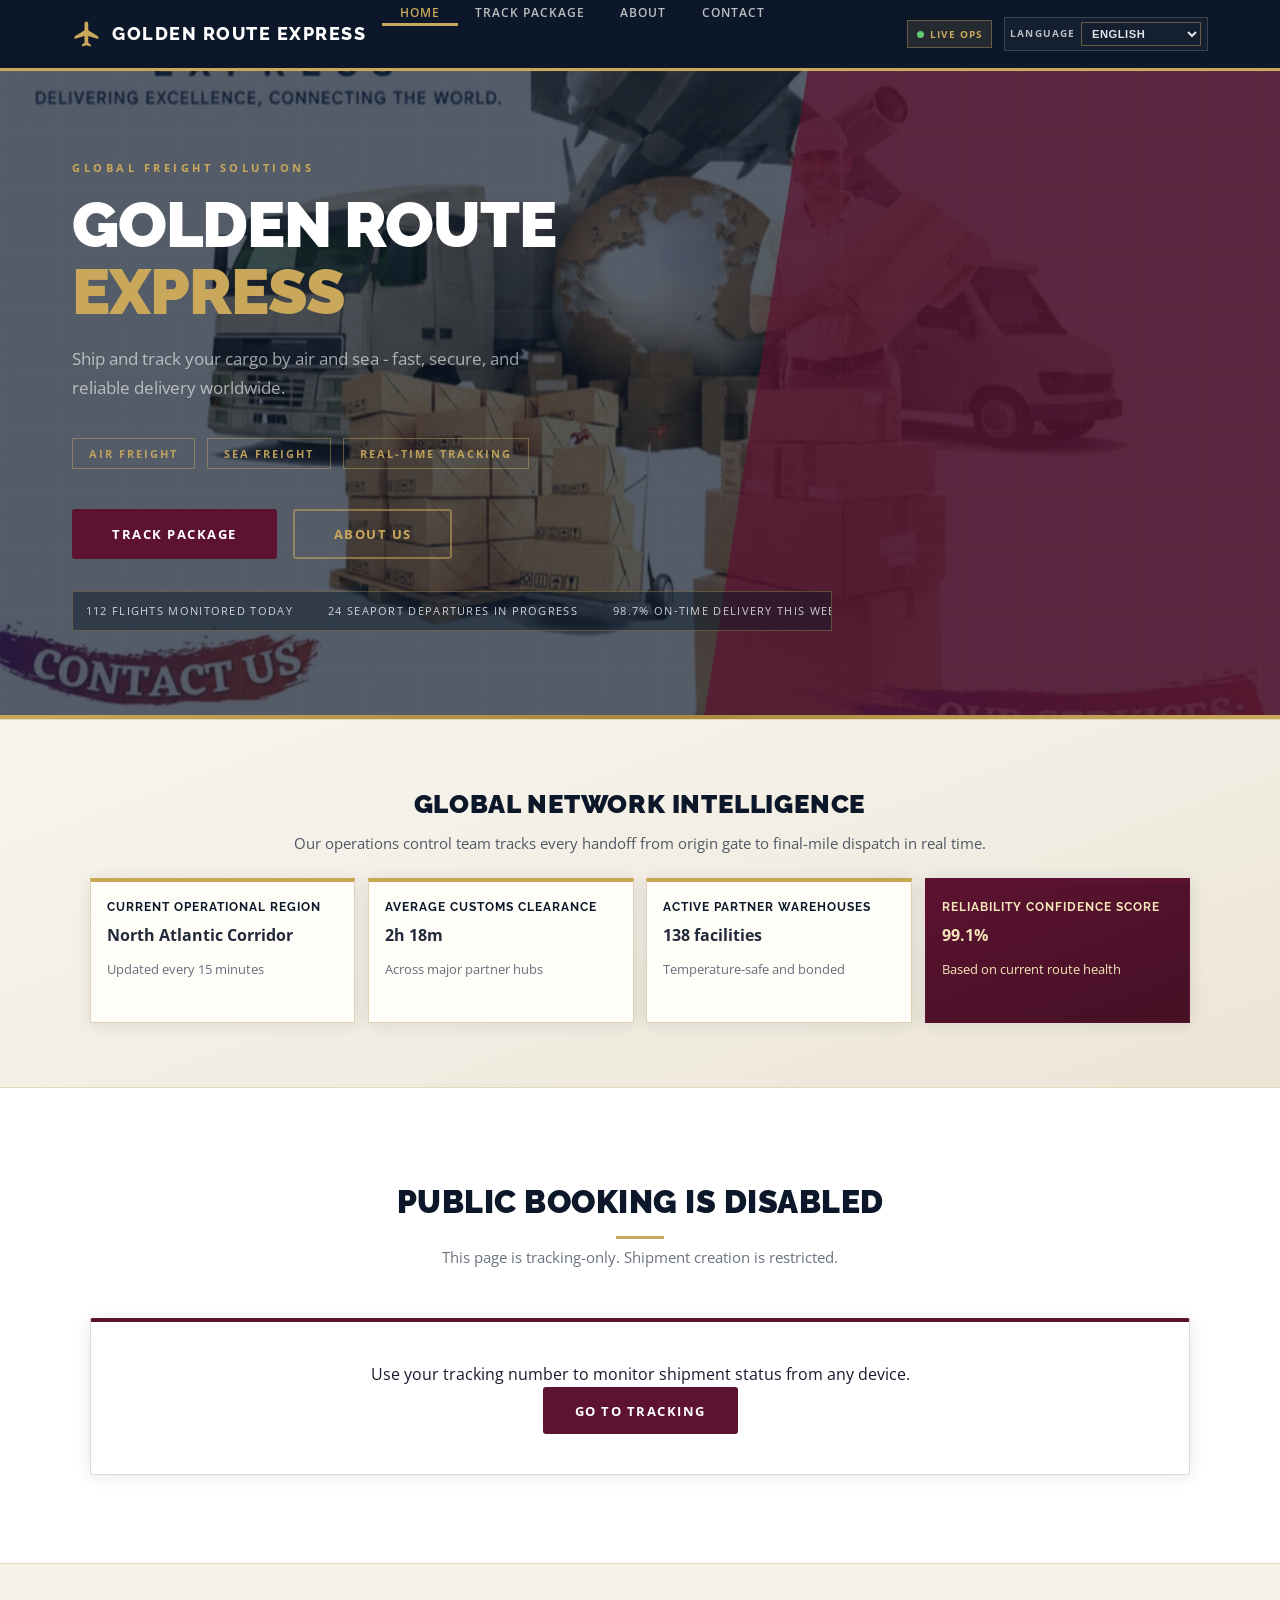
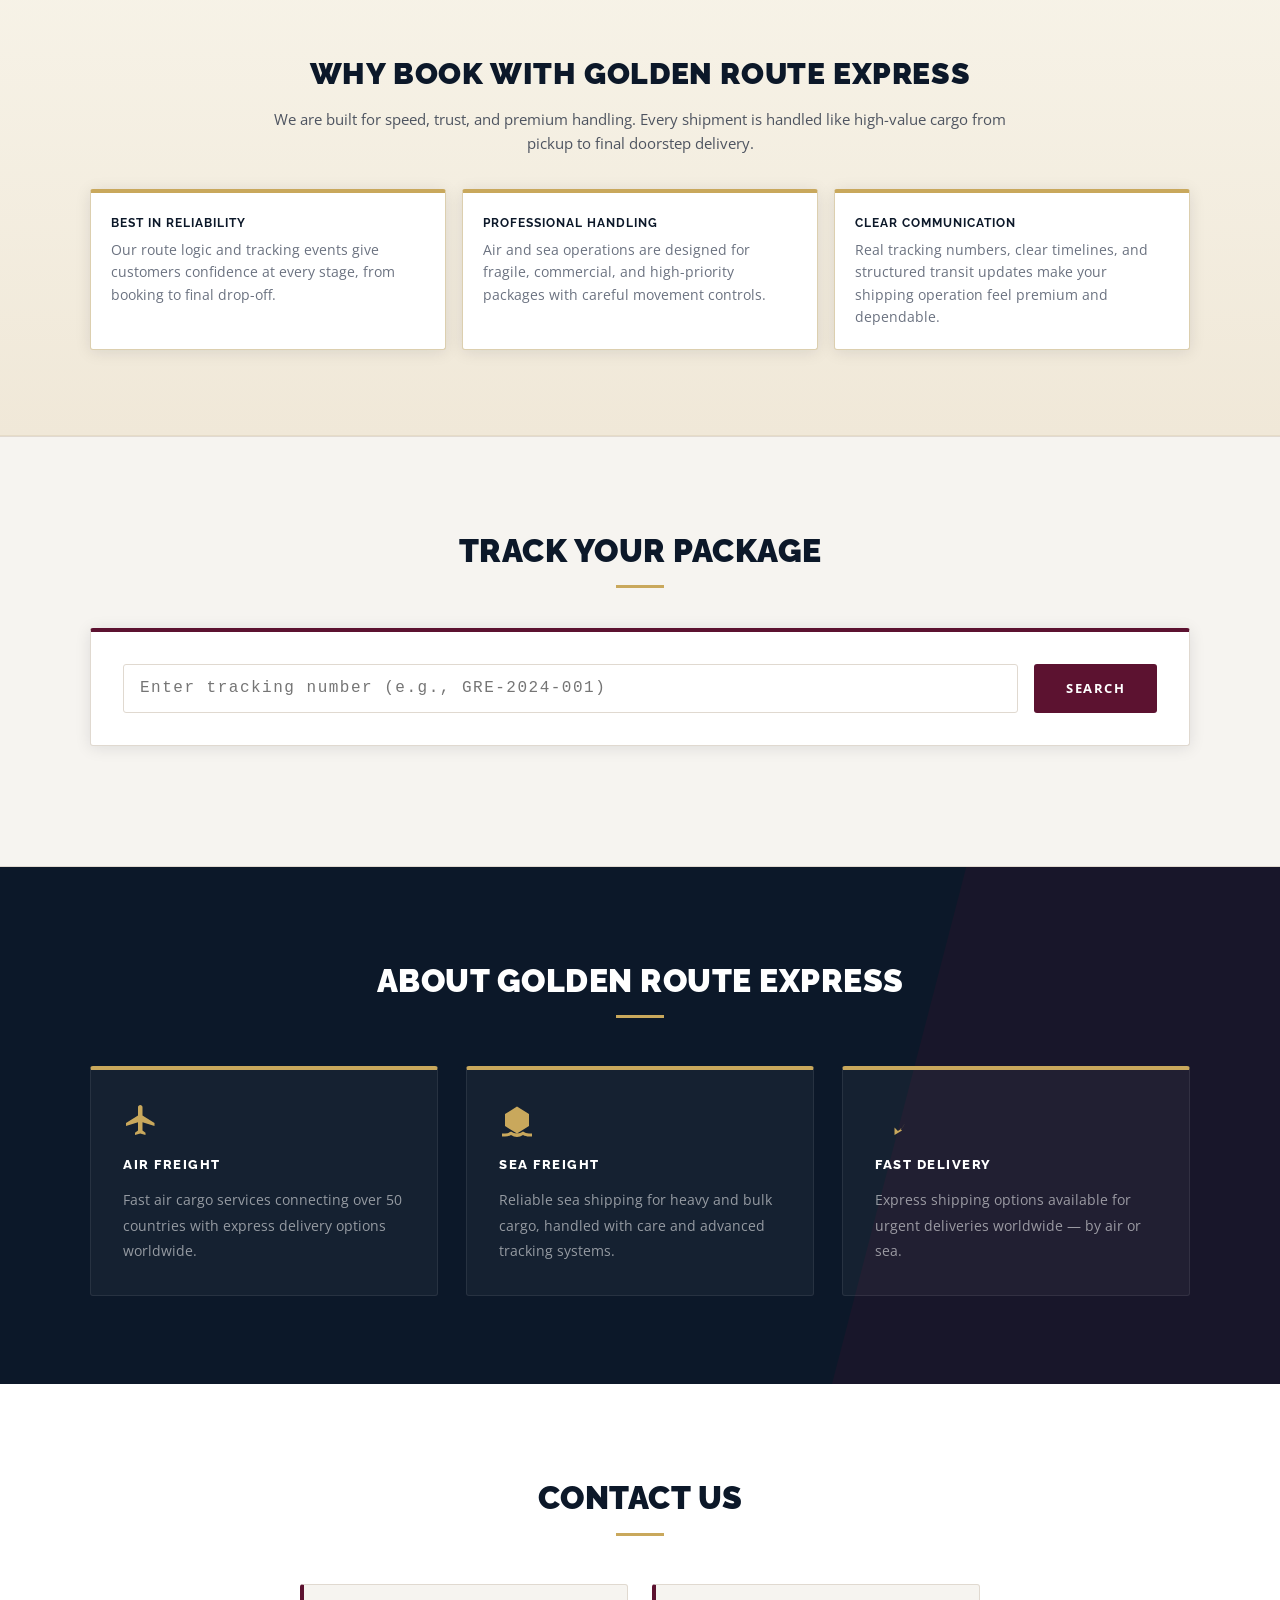
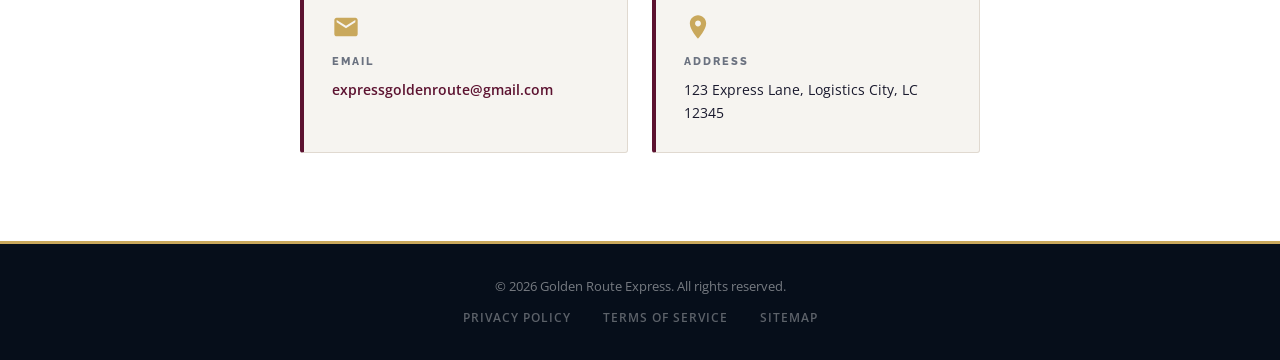
==== commit 2ac72446: "Replace Google translate with custom language selector" ====
--- a/index.html
+++ b/index.html
@@ -28,8 +28,15 @@
             <div class="nav-tools">
                 <span class="ops-live-pill"><span class="dot"></span>Live Ops</span>
                 <div class="translate-shell">
-                    <span class="translate-label">Language</span>
-                    <div id="google_translate_element"></div>
+                    <label class="translate-label" for="languageSwitcher">Language</label>
+                    <select id="languageSwitcher" class="language-select" aria-label="Select language">
+                        <option value="en">English</option>
+                        <option value="es">Espanol</option>
+                        <option value="fr">Francais</option>
+                        <option value="ar">Arabic</option>
+                        <option value="zh">Chinese</option>
+                        <option value="pt">Portuguese</option>
+                    </select>
                 </div>
             </div>
             <div class="hamburger">
@@ -248,10 +255,9 @@
         </div>
     </footer>
 
-    <script src="js/data-store.js?v=20260707-1"></script>
-    <script src="js/main.js?v=20260707-1"></script>
-    <script src="js/shipping.js?v=20260707-1"></script>
-    <script src="js/tracker.js?v=20260707-1"></script>
-    <script src="https://translate.google.com/translate_a/element.js?cb=googleTranslateElementInit"></script>
+    <script src="js/data-store.js?v=20260707-2"></script>
+    <script src="js/main.js?v=20260707-3"></script>
+    <script src="js/shipping.js?v=20260707-2"></script>
+    <script src="js/tracker.js?v=20260707-3"></script>
 </body>
 </html>
--- a/css/styles.css
+++ b/css/styles.css
@@ -150,43 +150,26 @@
     font-weight: 700;
 }
 
-#google_translate_element {
-    line-height: 0;
-}
-
-#google_translate_element .goog-te-gadget {
-    font-family: inherit !important;
-    color: transparent !important;
-    font-size: 0 !important;
-}
-
-#google_translate_element .goog-te-gadget-simple {
-    background: transparent !important;
-    border: 1px solid rgba(201,168,92,0.45) !important;
-    border-radius: 2px !important;
-    padding: 2px 4px !important;
-}
-
-#google_translate_element .goog-te-menu-value {
-    color: rgba(255,255,255,0.88) !important;
-    font-size: 0.7rem !important;
-    font-weight: 700 !important;
+.language-select {
+    border: 1px solid rgba(201,168,92,0.45);
+    background: transparent;
+    color: rgba(255,255,255,0.88);
+    font-size: 0.7rem;
+    font-weight: 700;
     text-transform: uppercase;
     letter-spacing: 0.5px;
-}
-
-#google_translate_element .goog-te-menu-value span {
-    border: none !important;
-}
-
-.goog-te-banner-frame.skiptranslate,
-body > .skiptranslate,
-iframe.goog-te-banner-frame {
-    display: none !important;
-}
-
-body {
-    top: 0 !important;
+    padding: 0.23rem 0.35rem;
+    min-width: 120px;
+}
+
+.language-select:focus {
+    outline: none;
+    border-color: var(--gold);
+}
+
+.language-select option {
+    color: #111827;
+    text-transform: none;
 }
 
 .nav-link {
--- a/css/responsive.css
+++ b/css/responsive.css
@@ -14,6 +14,7 @@
     .translate-shell         { max-width: 175px; }
     .translate-label         { display: none; }
     .nav-tools               { margin-left: 0; }
+    .language-select         { min-width: 110px; font-size: 0.65rem; }
     .hero-content h1        { font-size: 2.4rem; }
     .hero                   { min-height: auto; }
     .tracker-card           { flex-direction: column; }
@@ -69,6 +70,10 @@
         border: 1px solid rgba(201,168,92,0.4);
     }
 
+    .language-select {
+        min-width: 95px;
+    }
+
     .hero-content       { padding: 3rem 1.5rem; }
     .hero-content h1    { font-size: 2rem; }
     .hero-buttons       { flex-direction: column; align-items: flex-start; }
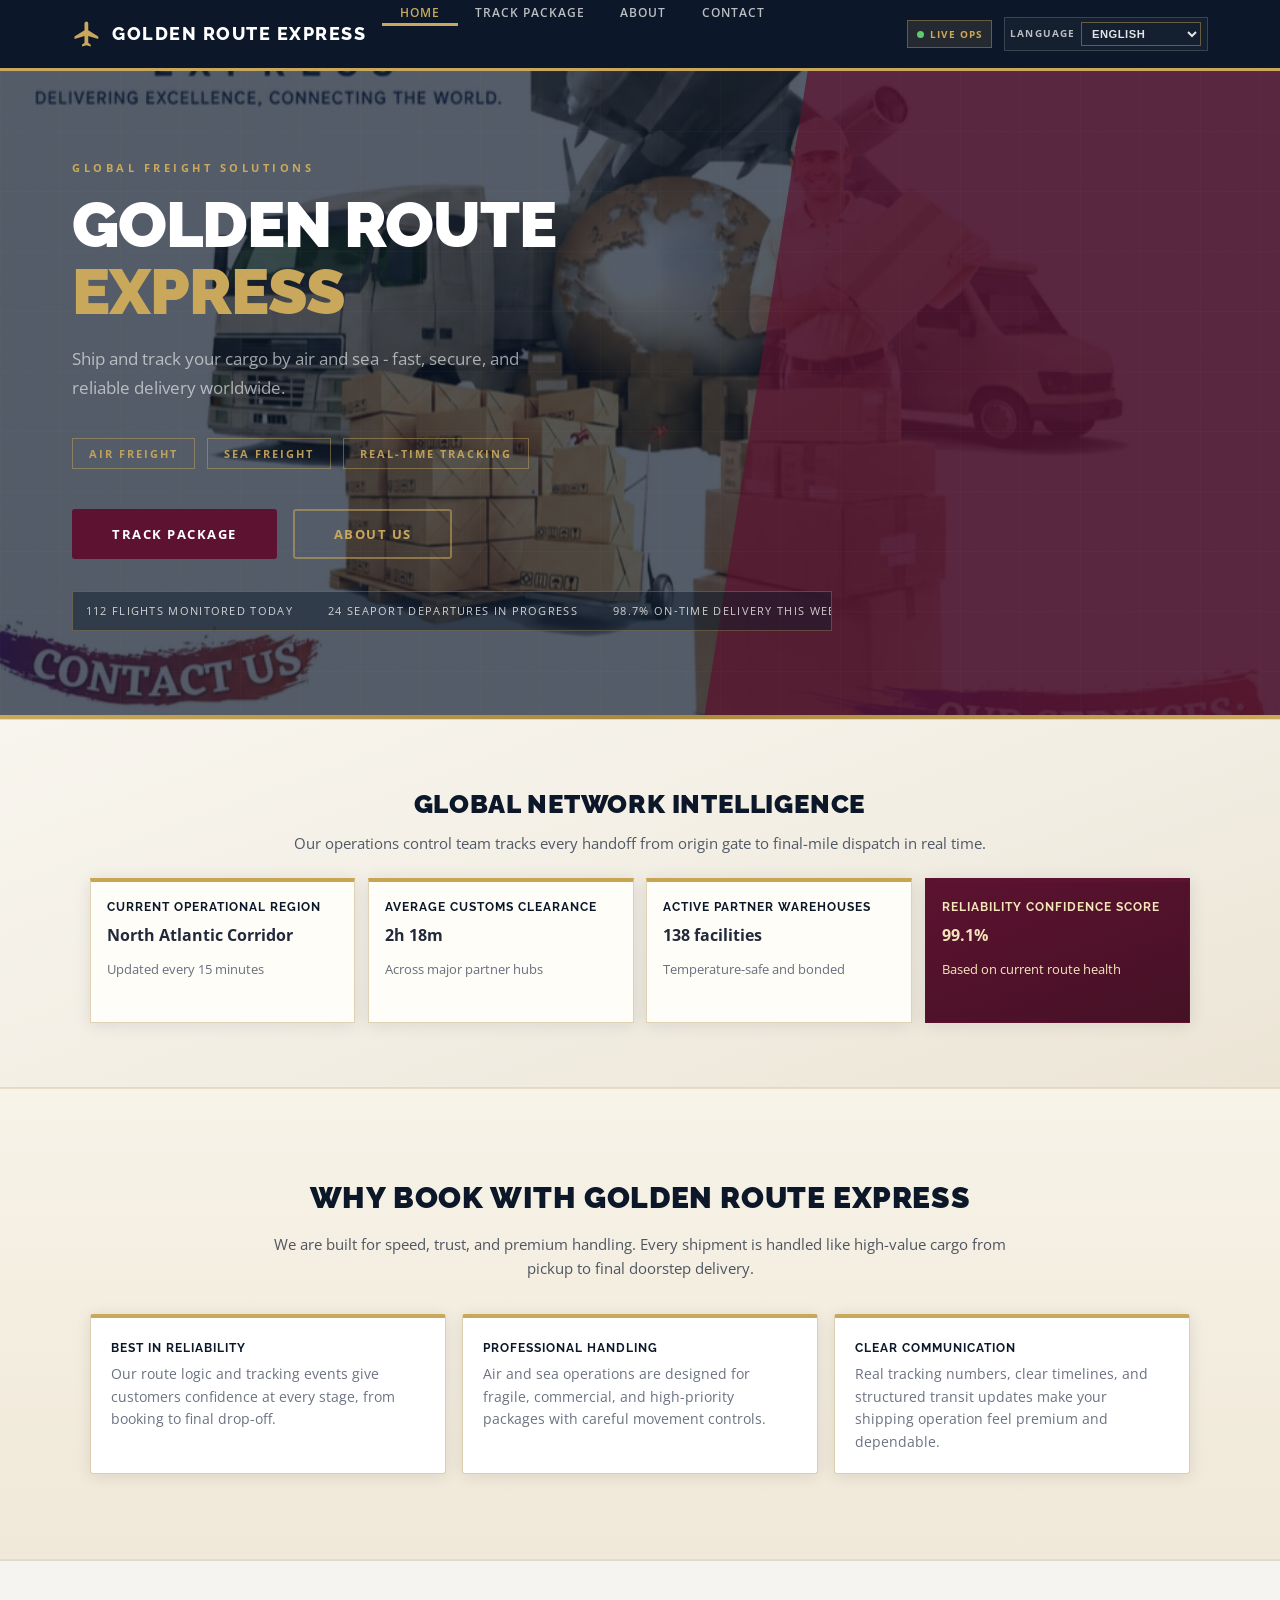
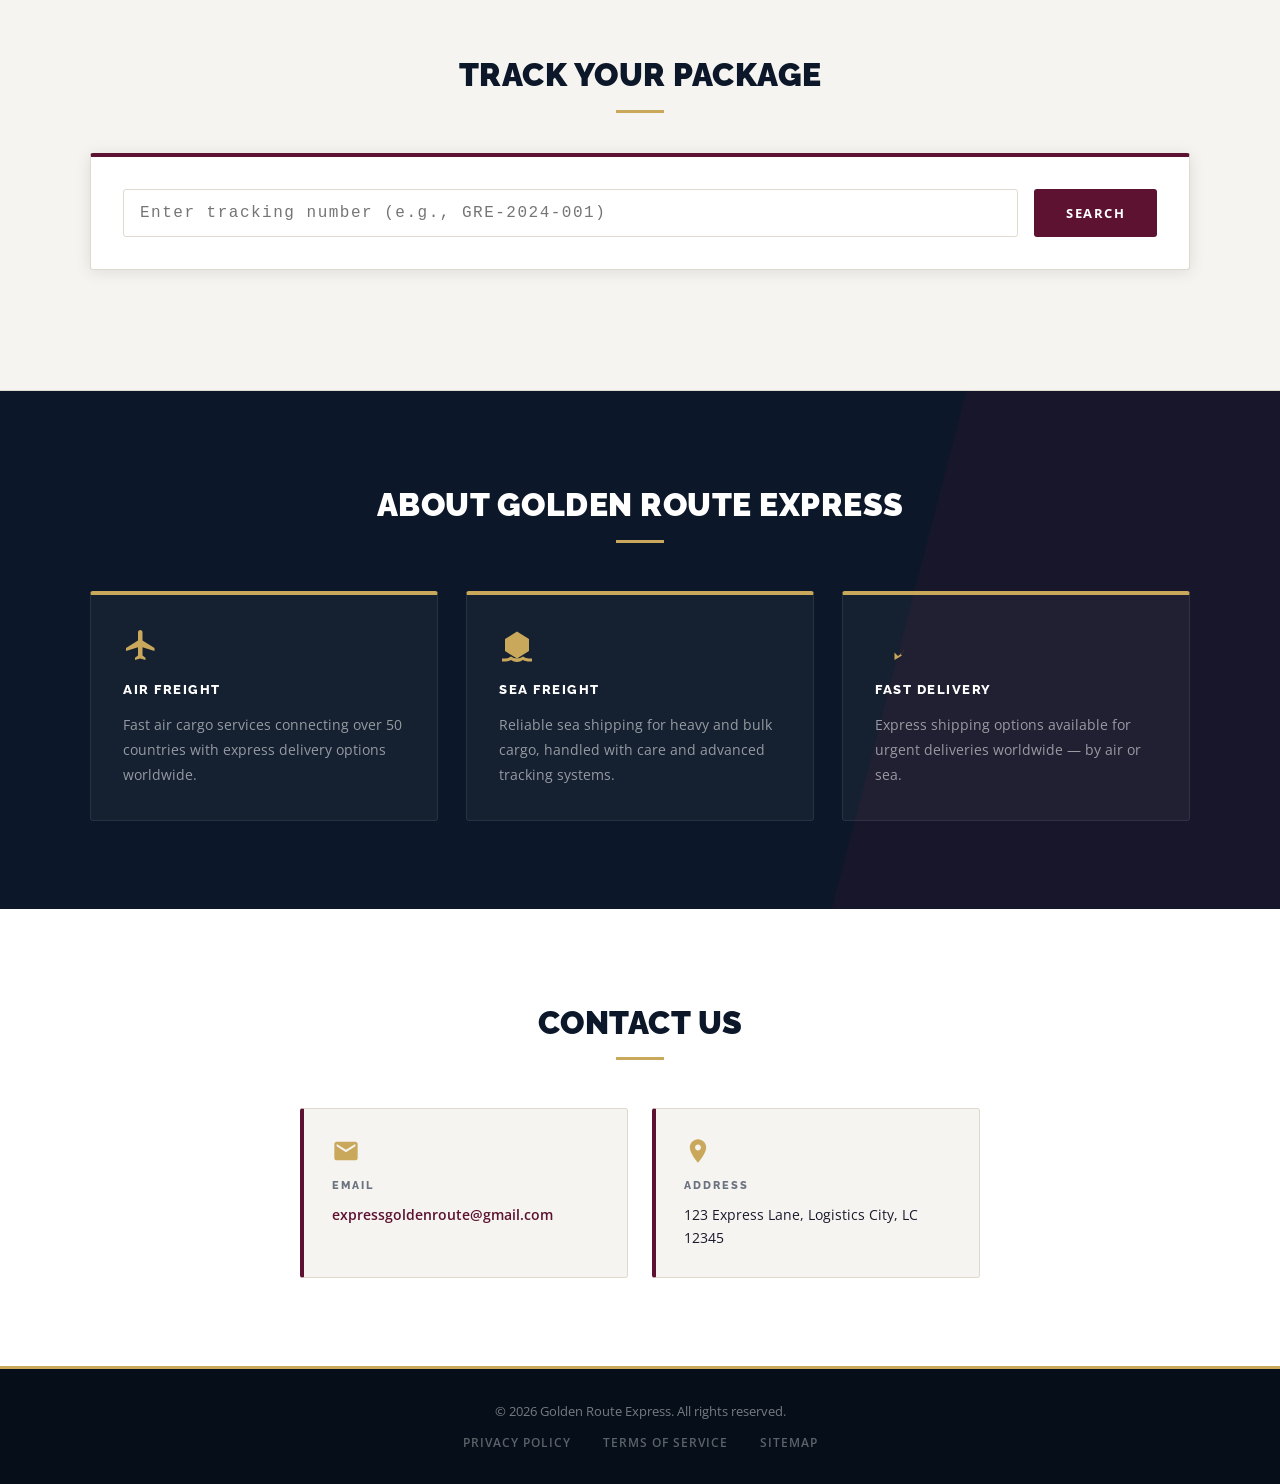
==== commit 19ce36b8: "Remove public booking disabled section" ====
--- a/index.html
+++ b/index.html
@@ -107,17 +107,6 @@
         </div>
     </section>
 
-    <section id="ship" class="ship-section reveal">
-        <div class="container">
-            <h2>Public Booking Is Disabled</h2>
-            <p class="section-subtitle">This page is tracking-only. Shipment creation is restricted.</p>
-            <div class="ship-form-card" style="text-align:center;">
-                <p>Use your tracking number to monitor shipment status from any device.</p>
-                <button class="track-button" onclick="scrollToSection('tracker')">Go To Tracking</button>
-            </div>
-        </div>
-    </section>
-
     <section id="why-book" class="why-book-section reveal">
         <div class="container">
             <div class="why-book-head">
